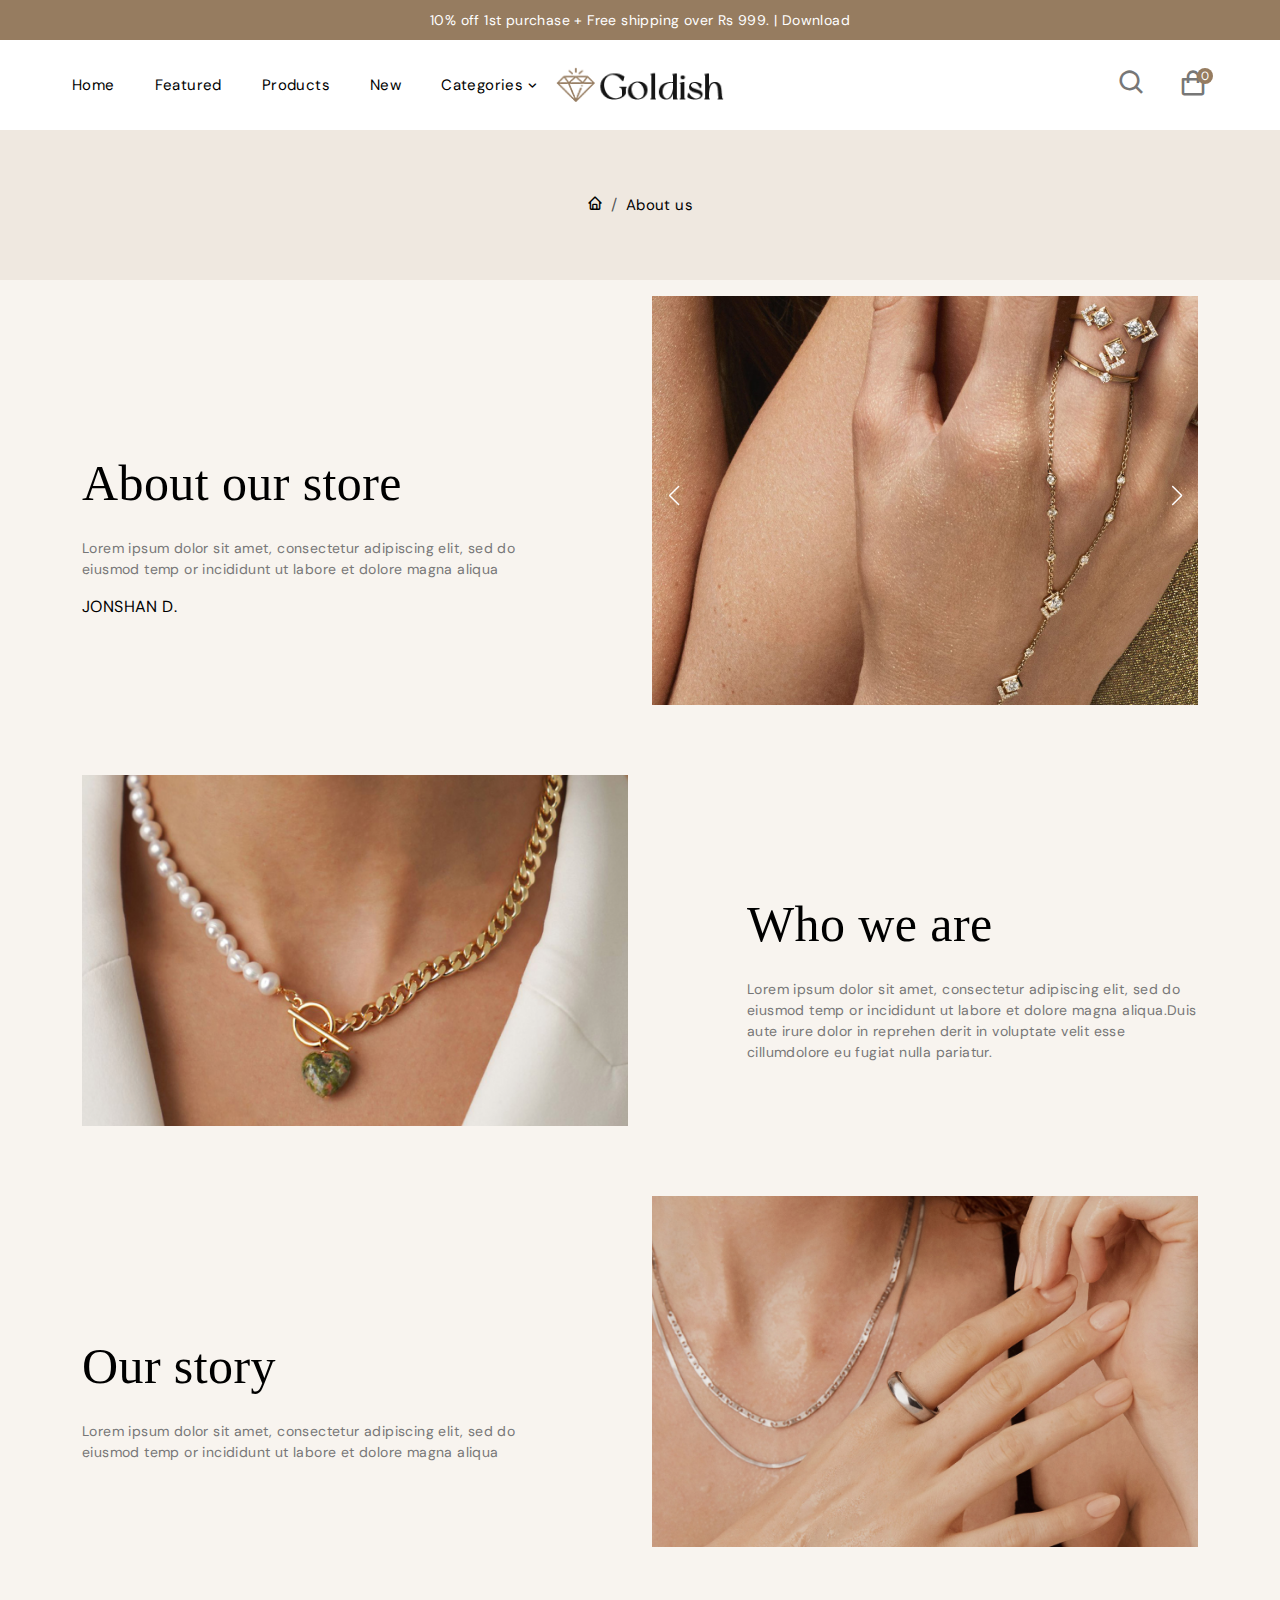
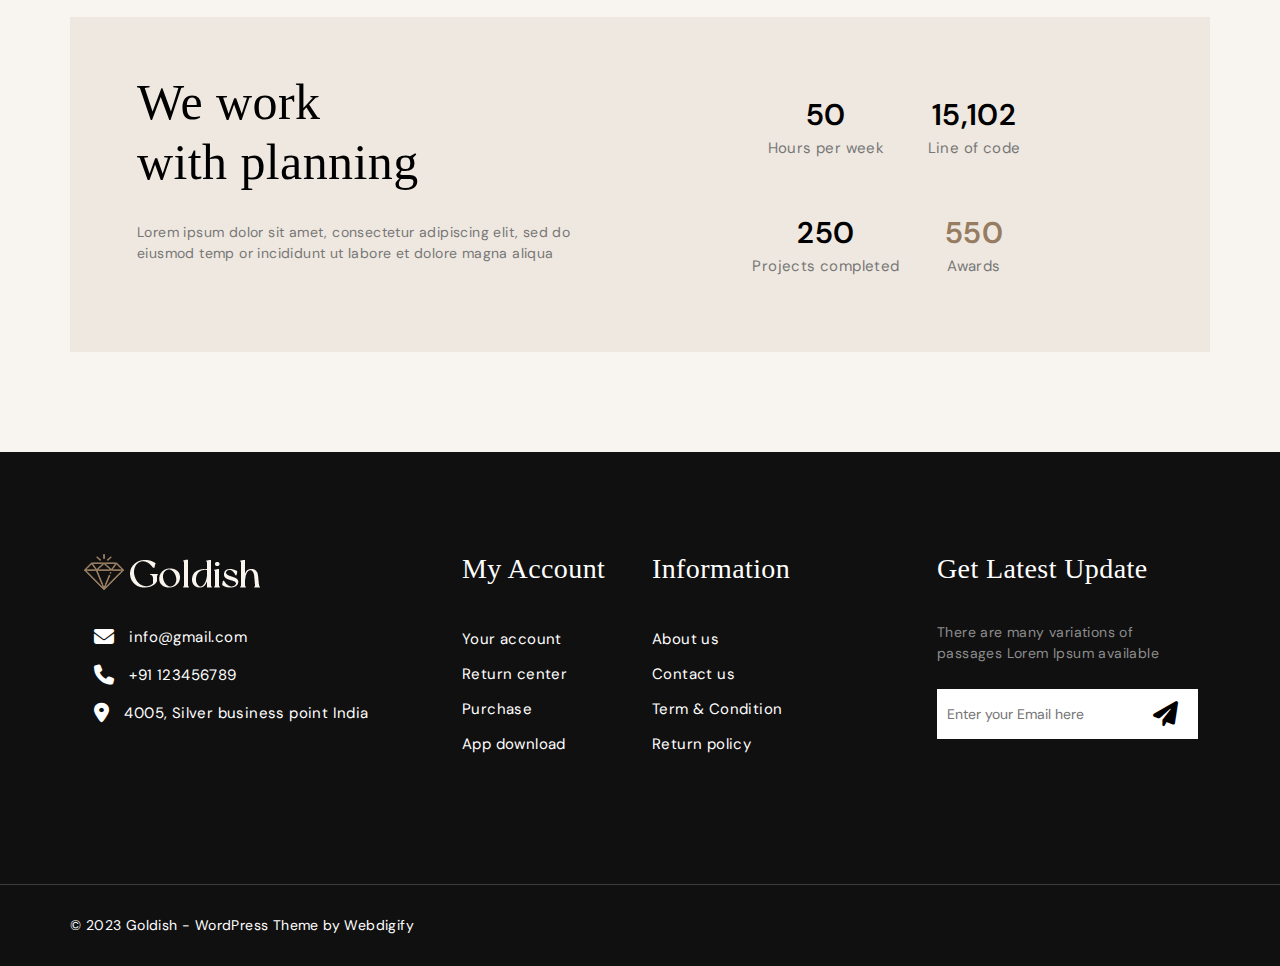
==== about-us.html @ 40f2e9a3 "7/3/2023" ====
<!DOCTYPE html>
<html lang="en">
  <head>
    <meta charset="UTF-8" />
    <meta http-equiv="X-UA-Compatible" content="IE=edge" />
    <meta name="viewport" content="width=device-width, initial-scale=1.0" />
    <link
      href="https://unpkg.com/boxicons@2.1.4/css/boxicons.min.css"
      rel="stylesheet"
    />
    <link rel="stylesheet" href="./css/all.min.css" />
    <link rel="stylesheet" href="./css/bootstrap.css" />
    <link rel="stylesheet" href="./css/swiper-bundle.min.css" />
    <link rel="stylesheet" href="./css/reset.css" />
    <link rel="stylesheet" href="./css/style.css" />
    <title>About Us</title>
  </head>
  <body>
    <!-- HEADER -->
    <header class="header" id="header">
      <div class="container-fluid">
        <div class="header-top">
          <p>10% off 1st purchase + Free shipping over Rs 999. | Download</p>
        </div>

        <div class="row align-items-center header-content">
          <div class="col-5 order-xl-0 order-1">
            <nav class="nav-menu">
              <ul class="nav-list">
                <li class="nav-item">
                  <a href="index.html" class="nav-link">Home </a>
                </li>
                <li class="nav-item">
                  <a href="#featured" class="nav-link">Featured</a>
                </li>
                <li class="nav-item">
                  <a href="#products" class="nav-link">Products</a>
                </li>
                <li class="nav-item">
                  <a href="#new" class="nav-link">New</a>
                </li>
                <li class="nav-item">
                  <a href="#cate" class="nav-link"
                    >Categories
                    <i class="fa fa-angle-down" data-toggle="dropdown"></i>
                  </a>
                  <ul class="dropdown-menu">
                    <li class="nav-item-lv2">
                      <a class="nav-link" href="#">Rings</a>
                    </li>

                    <li class="nav-item-lv2">
                      <a class="nav-link" href="#">Bracelet</a>
                    </li>
                    <li class="nav-item-lv2">
                      <a class="nav-link" href="#">Necklace</a>
                    </li>
                  </ul>
                </li>
              </ul>

              <div class="nav-close" id="nav-close">
                <i class="bx bx-x"></i>
              </div>
            </nav>
          </div>

          <div class="col-2 order-xl-1 order-0">
            <a href="index.html" class="nav-logo">
              <img src="./img/logo.png" alt="" />
            </a>
          </div>
          <div class="col-5 order-xl-2 order-2">
            <div class="nav-btns">
              <!-- Theme change btns -->
              <!-- <i class="bx bx-moon change-theme" id="theme-button"></i> -->

              <div class="nav-search" id="search">
                <i class="bx bx-search"></i>
                <div class="search-box">
                  <input
                    type="text"
                    placeholder="Search products.."
                    class="search-input"
                  />
                  <a href="#" class="search-button">
                    <i class="bx bx-search"></i>
                  </a>
                </div>
              </div>
              <div class="nav-shop" id="cart-shop">
                <i class="bx bx-shopping-bag"></i>
                <div class="cart-items">0</div>
              </div>

              <div class="nav-toggle" id="nav-toggle">
                <i class="bx bx-grid-alt"></i>
              </div>
            </div>
          </div>
        </div>
      </div>
    </header>
    <!-- CART -->
    <div class="cart" id="cart">
      <i class="bx bx-x cart__close" id="cart-close"></i>

      <h2 class="cart__title-center">My Cart</h2>

      <div class="cart__container">
        <article class="cart__card">
          <div class="cart__box">
            <img src="./img/pd-1.png" alt="" class="cart__img" />
          </div>

          <div class="cart__details">
            <h3 class="cart__title">Jazzmaster</h3>
            <span class="cart__price">$1050</span>

            <div class="cart__amount">
              <div class="cart__amount-content">
                <span class="cart__amount-box">
                  <i class="bx bx-minus"></i>
                </span>

                <span class="cart__amount-number">1</span>

                <span class="cart__amount-box">
                  <i class="bx bx-plus"></i>
                </span>
              </div>

              <i class="bx bx-trash-alt cart__amount-trash"></i>
            </div>
          </div>
        </article>

        <article class="cart__card">
          <div class="cart__box">
            <img src="./img/pd-2.png" alt="" class="cart__img" />
          </div>

          <div class="cart__details">
            <h3 class="cart__title">Rose Gold</h3>
            <span class="cart__price">$850</span>

            <div class="cart__amount">
              <div class="cart__amount-content">
                <span class="cart__amount-box">
                  <i class="bx bx-minus"></i>
                </span>

                <span class="cart__amount-number">1</span>

                <span class="cart__amount-box">
                  <i class="bx bx-plus"></i>
                </span>
              </div>

              <i class="bx bx-trash-alt cart__amount-trash"></i>
            </div>
          </div>
        </article>

        <article class="cart__card">
          <div class="cart__box">
            <img src="./img/pd-3.png" alt="" class="cart__img" />
          </div>

          <div class="cart__details">
            <h3 class="cart__title">Longines Rose</h3>
            <span class="cart__price">$980</span>

            <div class="cart__amount">
              <div class="cart__amount-content">
                <span class="cart__amount-box">
                  <i class="bx bx-minus"></i>
                </span>

                <span class="cart__amount-number">1</span>

                <span class="cart__amount-box">
                  <i class="bx bx-plus"></i>
                </span>
              </div>

              <i class="bx bx-trash-alt cart__amount-trash"></i>
            </div>
          </div>
        </article>
      </div>

      <div class="cart__prices">
        <span class="cart__prices-item">3 items</span>
        <span class="cart__prices-total">$2880</span>
      </div>
    </div>
    <!-- MAIN -->
    <main class="main" id="main">
      <section class="breadcrumb-container" id="breadcrumb">
        <ul class="breadcrumb">
          <li class="breadcrumb-item">
            <a href="index.html">
              <i class="bx bx-home"></i>
            </a>
          </li>

          <li class="breadcrumb-item">
            <a href="#" class="breadcrumb-link selected">About us</a>
          </li>
        </ul>
      </section>

      <section class="about-us">
        <div class="container about-us-container">
          <div class="row about-us-content">
            <div class="col-md-5">
              <div class="about-us-item">
                <h2 class="about-us-title">About our store</h2>
                <p class="about-us-text">
                  Lorem ipsum dolor sit amet, consectetur adipiscing elit, sed
                  do eiusmod temp or incididunt ut labore et dolore magna aliqua
                </p>
                <span class="about-us-author">JONSHAN D.</span>
              </div>
            </div>
            <div class="col-md-1"></div>
            <div class="col-md-6">
              <div class="about-us-image-slider swiper">
                <div class="swiper-wrapper">
                  <div class="swiper-slide">
                    <img
                      src="./img/about-us-slider-1.png"
                      alt=""
                      class="about-us-slider-img"
                    />
                  </div>
                  <div class="swiper-slide">
                    <img
                      src="./img/about-us-slider-2.png"
                      alt=""
                      class="about-us-slider-img"
                    />
                  </div>
                  <div class="swiper-slide">
                    <img
                      src="./img/about-us-slider-3.png"
                      alt=""
                      class="about-us-slider-img"
                    />
                  </div>
                </div>
                <div class="swiper-button-next"></div>
                <div class="swiper-button-prev"></div>
              </div>
            </div>
            <!-- ====== -->
            <div class="col-md-6">
              <div class="about-us-img">
                <img src="./img/about-us-1.png" alt="" />
              </div>
            </div>
            <div class="col-md-1"></div>
            <div class="col-md-5">
              <div class="about-us-item">
                <h2 class="about-us-title">Who we are</h2>
                <p class="about-us-text">
                  Lorem ipsum dolor sit amet, consectetur adipiscing elit, sed
                  do eiusmod temp or incididunt ut labore et dolore magna
                  aliqua.Duis aute irure dolor in reprehen derit in voluptate
                  velit esse cillumdolore eu fugiat nulla pariatur.
                </p>
              </div>
            </div>
            <!-- ====== -->
            <div class="col-md-5">
              <div class="about-us-item">
                <h2 class="about-us-title">Our story</h2>
                <p class="about-us-text">
                  Lorem ipsum dolor sit amet, consectetur adipiscing elit, sed
                  do eiusmod temp or incididunt ut labore et dolore magna aliqua
                </p>
              </div>
            </div>
            <div class="col-md-1"></div>
            <div class="col-md-6">
              <div class="about-us-img">
                <img src="./img/about-us-2.png" alt="" />
              </div>
            </div>
          </div>
        </div>
      </section>

      <section class="achievement">
        <div class="container achievement-container">
          <div class="row achievement-content">
            <div class="col-md-6">
              <div class="achievement-desc">
                <h2 class="achievement-title">
                  We work <br />
                  with planning
                </h2>

                <p class="achievement-text">
                  Lorem ipsum dolor sit amet, consectetur adipiscing elit, sed
                  do eiusmod temp or incididunt ut labore et dolore magna aliqua
                </p>
              </div>
            </div>

            <div class="col-md-6">
              <div class="achievement-data">
                <div class="achievement-data-item">
                  <div class="achievement-data-number">50</div>
                  <div class="achievement-data-name">Hours per week</div>
                </div>
                <div class="achievement-data-item">
                  <div class="achievement-data-number">15,102</div>
                  <div class="achievement-data-name">Line of code</div>
                </div>
                <div class="achievement-data-item">
                  <div class="achievement-data-number">250</div>
                  <div class="achievement-data-name">Projects completed</div>
                </div>
                <div class="achievement-data-item">
                  <div class="achievement-data-number gold">550</div>
                  <div class="achievement-data-name">Awards</div>
                </div>
              </div>
            </div>
          </div>
        </div>
      </section>
    </main>

    <!-- FOOTER -->
    <footer class="footer" id="footer">
      <div class="container footer-container">
        <div class="row footer-content">
          <div class="col-lg-4">
            <div class="footer-item">
              <div class="footer-logo">
                <img src="./img/logo-invert.png" alt="" class="footer-img" />
              </div>
              <div class="footer-contact">
                <div class="row mb-5">
                  <div class="d-flex align-items-center mb-2">
                    <a href="#" class="contact-icon">
                      <i class="fa-solid fa-envelope"></i>
                    </a>
                    <div>
                      <!-- <h4>Email</h4> -->
                      <span>info@gmail.com</span>
                    </div>
                  </div>
                  <div class="d-flex align-items-center mb-2">
                    <a href="#" class="contact-icon">
                      <i class="fa-solid fa-phone"></i>
                    </a>
                    <div>
                      <!-- <h4>Call Us</h4> -->
                      <span>+91 123456789</span>
                    </div>
                  </div>
                  <div class="d-flex align-items-center mb-2">
                    <a href="#" class="contact-icon">
                      <i class="fa-solid fa-location-dot"></i>
                    </a>
                    <div>
                      <!-- <h4>Address</h4> -->
                      <span>4005, Silver business point India</span>
                    </div>
                  </div>
                </div>
              </div>
            </div>
          </div>

          <div class="col-lg-2">
            <div class="footer-item">
              <div class="footer-title">
                <h4>My Account</h4>
                <button class="accordion-btn">
                  <i class="fa-solid fa-chevron-down"></i>
                </button>
              </div>
              <div class="footer-menu">
                <ul class="footer-list">
                  <li>
                    <a href="" class="footer-link"> Your account</a>
                  </li>
                  <li>
                    <a href="" class="footer-link">Return center</a>
                  </li>
                  <li>
                    <a href="" class="footer-link">Purchase</a>
                  </li>
                  <li>
                    <a href="" class="footer-link">App download</a>
                  </li>
                </ul>
              </div>
            </div>
          </div>

          <div class="col-lg-3">
            <div class="footer-item">
              <div class="footer-title">
                <h4>Information</h4>
                <button class="accordion-btn">
                  <i class="fa-solid fa-chevron-down"></i>
                </button>
              </div>
              <div class="footer-menu">
                <ul class="footer-list">
                  <li>
                    <a href="" class="footer-link"> About us</a>
                  </li>
                  <li>
                    <a href="" class="footer-link">Contact us</a>
                  </li>
                  <li>
                    <a href="" class="footer-link">Term & Condition</a>
                  </li>
                  <li>
                    <a href="" class="footer-link">Return policy</a>
                  </li>
                </ul>
              </div>
            </div>
          </div>

          <div class="col-lg-3">
            <div class="footer-item">
              <div class="footer-title">
                <h4>Get Latest Update</h4>
              </div>

              <p class="footer-text">
                There are many variations of passages Lorem Ipsum available
              </p>
              <div class="row align-items-center">
                <div class="col-10 p-0">
                  <input
                    type="text"
                    placeholder="Enter your Email here"
                    class="footer-input"
                  />
                </div>
                <div class="col-2 p-0">
                  <a href="" class="footer-button">
                    <i class="fa-solid fa-paper-plane"></i>
                  </a>
                </div>
              </div>
            </div>
          </div>
        </div>
      </div>
      <div class="container-fluid footer-bottom">
        <div class="container">
          <p class="footer-copyright">
            © 2023 Goldish - WordPress Theme by Webdigify
          </p>
        </div>
      </div>
    </footer>
    <!-- SCROLL UP -->
    <a href="#" class="scrollup" id="scroll-up">
      <i class="bx bx-up-arrow-alt scrollup__icon"></i>
    </a>

    <!--=============== JQUERY JS ===============-->
    <script src="./js/jquery-3.6.1.min.js"></script>
    <!--=============== BOOTSTRAP JS ===============-->
    <script src="./js/bootstrap.bundle.js"></script>
    <!--=============== SWIPER JS ===============-->
    <script src="./js/swiper-bundle.min.js"></script>

    <!--=============== MAIN JS ===============-->
    <script src="./js/main.js"></script>

    <script>
      let swiper = new Swiper(".about-us-image-slider", {
        slidesPerView: 1,

        navigation: {
          nextEl: ".swiper-button-next",
          prevEl: ".swiper-button-prev",
        },
        loop: true,
        spaceBetween: 24,
      });
    </script>
  </body>
</html>
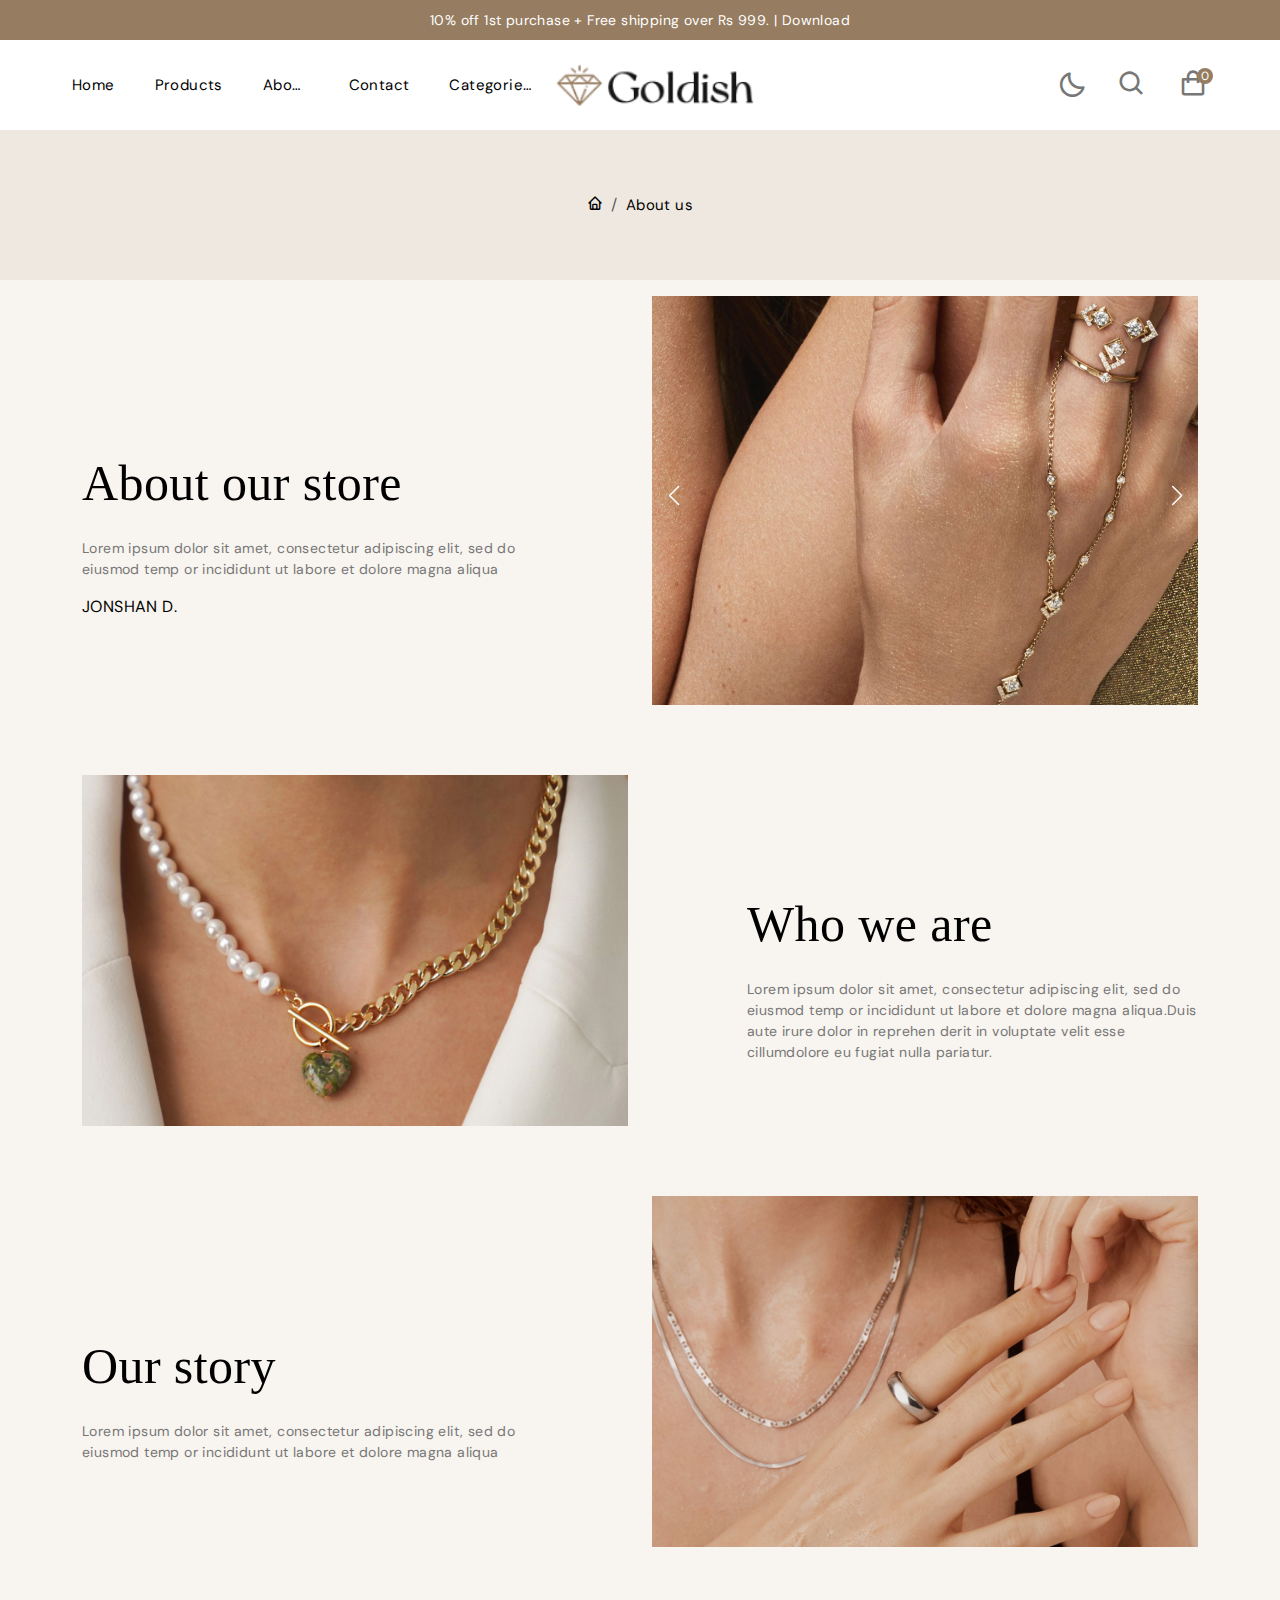
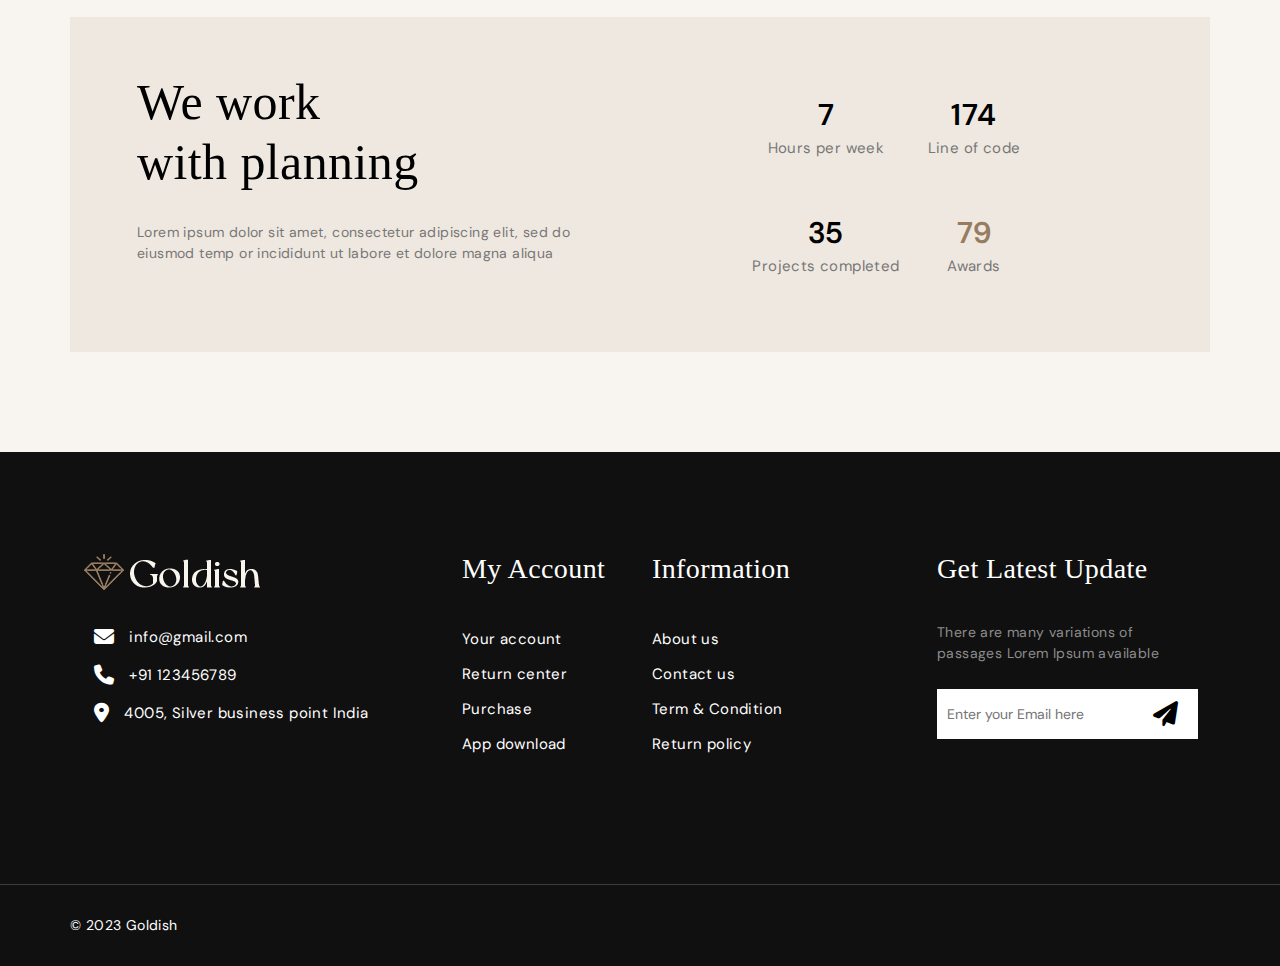
==== commit 4739a409: "last commit" ====
--- a/about-us.html
+++ b/about-us.html
@@ -4,6 +4,8 @@
     <meta charset="UTF-8" />
     <meta http-equiv="X-UA-Compatible" content="IE=edge" />
     <meta name="viewport" content="width=device-width, initial-scale=1.0" />
+    <link rel="shortcut icon" href="./img/logo-thumb.png" type="image/x-icon" />
+
     <link
       href="https://unpkg.com/boxicons@2.1.4/css/boxicons.min.css"
       rel="stylesheet"
@@ -24,23 +26,23 @@
         </div>
 
         <div class="row align-items-center header-content">
-          <div class="col-5 order-xl-0 order-1">
+          <div class="col-xl-5 col-8 order-xl-0 order-1">
             <nav class="nav-menu">
               <ul class="nav-list">
                 <li class="nav-item">
                   <a href="index.html" class="nav-link">Home </a>
                 </li>
                 <li class="nav-item">
-                  <a href="#featured" class="nav-link">Featured</a>
+                  <a href="product-ring.html" class="nav-link">Products</a>
                 </li>
                 <li class="nav-item">
-                  <a href="#products" class="nav-link">Products</a>
+                  <a href="about-us.html" class="nav-link">About Us</a>
                 </li>
                 <li class="nav-item">
-                  <a href="#new" class="nav-link">New</a>
+                  <a href="contact.html" class="nav-link">Contact</a>
                 </li>
                 <li class="nav-item">
-                  <a href="#cate" class="nav-link"
+                  <a href="category.html" class="nav-link"
                     >Categories
                     <i class="fa fa-angle-down" data-toggle="dropdown"></i>
                   </a>
@@ -67,13 +69,13 @@
 
           <div class="col-2 order-xl-1 order-0">
             <a href="index.html" class="nav-logo">
-              <img src="./img/logo.png" alt="" />
+              <!-- <img src="./img/logo.png" alt="" /> -->
             </a>
           </div>
-          <div class="col-5 order-xl-2 order-2">
+          <div class="col-xl-5 col-2 order-xl-2 order-2">
             <div class="nav-btns">
               <!-- Theme change btns -->
-              <!-- <i class="bx bx-moon change-theme" id="theme-button"></i> -->
+              <i class="bx bx-moon change-theme" id="theme-button"></i>
 
               <div class="nav-search" id="search">
                 <i class="bx bx-search"></i>
@@ -108,91 +110,14 @@
       <h2 class="cart__title-center">My Cart</h2>
 
       <div class="cart__container">
-        <article class="cart__card">
-          <div class="cart__box">
-            <img src="./img/pd-1.png" alt="" class="cart__img" />
-          </div>
-
-          <div class="cart__details">
-            <h3 class="cart__title">Jazzmaster</h3>
-            <span class="cart__price">$1050</span>
-
-            <div class="cart__amount">
-              <div class="cart__amount-content">
-                <span class="cart__amount-box">
-                  <i class="bx bx-minus"></i>
-                </span>
-
-                <span class="cart__amount-number">1</span>
-
-                <span class="cart__amount-box">
-                  <i class="bx bx-plus"></i>
-                </span>
-              </div>
-
-              <i class="bx bx-trash-alt cart__amount-trash"></i>
-            </div>
-          </div>
-        </article>
-
-        <article class="cart__card">
-          <div class="cart__box">
-            <img src="./img/pd-2.png" alt="" class="cart__img" />
-          </div>
-
-          <div class="cart__details">
-            <h3 class="cart__title">Rose Gold</h3>
-            <span class="cart__price">$850</span>
-
-            <div class="cart__amount">
-              <div class="cart__amount-content">
-                <span class="cart__amount-box">
-                  <i class="bx bx-minus"></i>
-                </span>
-
-                <span class="cart__amount-number">1</span>
-
-                <span class="cart__amount-box">
-                  <i class="bx bx-plus"></i>
-                </span>
-              </div>
-
-              <i class="bx bx-trash-alt cart__amount-trash"></i>
-            </div>
-          </div>
-        </article>
-
-        <article class="cart__card">
-          <div class="cart__box">
-            <img src="./img/pd-3.png" alt="" class="cart__img" />
-          </div>
-
-          <div class="cart__details">
-            <h3 class="cart__title">Longines Rose</h3>
-            <span class="cart__price">$980</span>
-
-            <div class="cart__amount">
-              <div class="cart__amount-content">
-                <span class="cart__amount-box">
-                  <i class="bx bx-minus"></i>
-                </span>
-
-                <span class="cart__amount-number">1</span>
-
-                <span class="cart__amount-box">
-                  <i class="bx bx-plus"></i>
-                </span>
-              </div>
-
-              <i class="bx bx-trash-alt cart__amount-trash"></i>
-            </div>
-          </div>
-        </article>
+        <!-- cart card -->
       </div>
 
       <div class="cart__prices">
-        <span class="cart__prices-item">3 items</span>
-        <span class="cart__prices-total">$2880</span>
+        <span class="cart__prices-item">Total</span>
+        <span class="cart__prices-total"
+          >$ <span class="cart-total"></span>
+        </span>
       </div>
     </div>
     <!-- MAIN -->
@@ -312,19 +237,23 @@
             <div class="col-md-6">
               <div class="achievement-data">
                 <div class="achievement-data-item">
-                  <div class="achievement-data-number">50</div>
+                  <div class="achievement-data-number" data-val="50">00</div>
                   <div class="achievement-data-name">Hours per week</div>
                 </div>
                 <div class="achievement-data-item">
-                  <div class="achievement-data-number">15,102</div>
+                  <div class="achievement-data-number" data-val="1010">
+                    0000
+                  </div>
                   <div class="achievement-data-name">Line of code</div>
                 </div>
                 <div class="achievement-data-item">
-                  <div class="achievement-data-number">250</div>
+                  <div class="achievement-data-number" data-val="250">000</div>
                   <div class="achievement-data-name">Projects completed</div>
                 </div>
                 <div class="achievement-data-item">
-                  <div class="achievement-data-number gold">550</div>
+                  <div class="achievement-data-number gold" data-val="550">
+                    000
+                  </div>
                   <div class="achievement-data-name">Awards</div>
                 </div>
               </div>
@@ -332,6 +261,8 @@
           </div>
         </div>
       </section>
+
+      <section class="team-member"></section>
     </main>
 
     <!-- FOOTER -->
@@ -460,9 +391,7 @@
       </div>
       <div class="container-fluid footer-bottom">
         <div class="container">
-          <p class="footer-copyright">
-            © 2023 Goldish - WordPress Theme by Webdigify
-          </p>
+          <p class="footer-copyright">© 2023 Goldish</p>
         </div>
       </div>
     </footer>
--- a/css/style.css
+++ b/css/style.css
@@ -13,6 +13,7 @@
   --container-color: #efe8e0;
   --container-color-alt: #fff;
   --border-color: #e5e5e5;
+  --header-color: #fff;
 
   /*========== Font and typography ==========*/
   /*.5rem = 8px | 1rem = 16px ...*/
@@ -67,6 +68,25 @@
   font-family: "DidotLTW01-Roman";
   font-weight: var(--font-normal);
 }
+/*========== Variables Dark theme ==========*/
+body.dark-theme {
+  --first-color: #b89877;
+  --title-color: hsl(0, 0%, 95%);
+  --text-color: hsl(0, 0%, 75%);
+  --body-color: hsl(0, 0%, 12%);
+  --container-color: hsl(0, 1%, 46%);
+  --header-color: hsl(0, 0%, 12%);
+}
+.dark-theme .contact-submit {
+  color: #fff;
+  border-color: #fff;
+}
+
+/* CHANGE THEME */
+.change-theme {
+  line-height: 45px;
+  cursor: pointer;
+}
 /* REUSED CLASSES */
 body {
   position: relative;
@@ -123,7 +143,7 @@
 }
 .header-content {
   padding: 0 60px;
-  background-color: var(--container-color-alt);
+  background-color: var(--header-color);
 }
 /* NAVBAR */
 nav .nav-item {
@@ -149,7 +169,13 @@
   justify-content: center;
   width: 100%;
 }
-
+.header .nav-link {
+  -webkit-line-clamp: 1;
+  -webkit-box-orient: vertical;
+  text-overflow: ellipsis;
+  overflow: hidden;
+  display: -webkit-box;
+}
 .nav-link i {
   font-size: 10px;
   padding: 0px 5px;
@@ -166,12 +192,20 @@
   font-size: 30px;
   justify-content: flex-end;
 }
+
 .nav-logo {
-  width: 100%;
+  width: 200px;
   height: 90px;
   display: flex;
   align-items: center;
   justify-content: center;
+  background-image: url("../img/logo.png");
+  background-position: center;
+  background-repeat: no-repeat;
+  background-size: contain;
+}
+.nav-logo-invert {
+  background-image: url("../img/logo-invert.png");
 }
 nav .nav-item:hover > .dropdown-menu {
   margin-top: 0;
@@ -196,10 +230,15 @@
   display: block;
   transition: 0.3s;
   opacity: 0;
+  background-color: var(--container-color);
 }
 
 .nav-search {
   position: relative;
+  height: fit-content;
+}
+.nav-search i {
+  line-height: 45px;
 }
 .nav-search:hover .search-box {
   opacity: 1;
@@ -231,6 +270,7 @@
 }
 .nav-shop {
   position: relative;
+  cursor: pointer;
 }
 
 .cart-items {
@@ -303,7 +343,7 @@
   background-color: var(--container-color);
   padding: 0.75rem 1.25rem;
   border: 1px solid var(--border-color);
-  height: 100%;
+  height: fit-content;
 }
 
 .cart__img {
@@ -341,7 +381,6 @@
   padding: 0.25rem;
   background-color: var(--container-color);
   border: 1px solid var(--border-color);
-  cursor: pointer;
 }
 
 .cart__amount-trash {
@@ -434,7 +473,7 @@
 .button:hover {
   background-color: var(--first-color);
   transition: 0.3s;
-  border: none;
+  border-color: var(--first-color);
 }
 
 /* SERVICE */
@@ -560,6 +599,13 @@
   justify-content: center;
   background-color: var(--container-color);
   transition: 0.3s;
+  color: var(--title-color);
+}
+.bag-btn::before {
+  content: "\f07a";
+  font-family: "Font Awesome 6 Free";
+  font-weight: 900;
+  font-size: 16px;
 }
 .pd-hover-btn:hover {
   background-color: var(--first-color);
@@ -590,6 +636,7 @@
   margin: 10px 0;
   transition: 0.3s;
   text-align: center;
+  font-family: Cormorant;
 }
 
 .pd-title:hover {
@@ -601,10 +648,10 @@
   font-weight: var(--font-medium);
   margin-bottom: 20px;
 }
-.sale-price {
+#sale {
   color: red;
 }
-.old-price {
+#sale span {
   font-size: 14px;
   line-height: 24px;
   color: var(--text-color);
@@ -630,7 +677,8 @@
   text-transform: uppercase;
 }
 .nav-pills .nav-link:hover {
-  background-color: #fff;
+  background-color: var(--first-color);
+  color: #fff;
 }
 .nav-pills .nav-link.active {
   background-color: var(--first-color);
@@ -714,7 +762,7 @@
 }
 .testimonial-item {
   padding: 55px 40px;
-  background-color: var(--container-color-alt);
+  background-color: var(--container-color);
 }
 
 .testimonial-content {
@@ -837,7 +885,7 @@
   font-size: 20px;
 }
 
-.contact-icon {
+.footer-contact .contact-icon {
   font-size: 20px;
   padding-right: 15px;
 }
@@ -976,6 +1024,11 @@
 .pd-swiper .swiper-button-prev::after {
   font-size: 12px;
 }
+
+.pd-swiper .swiper-slide-thumb-active {
+  border: 2px solid var(--first-color);
+}
+
 .pd-details-content {
   display: flex;
   flex-direction: column;
@@ -1030,6 +1083,11 @@
 .pd-details-option-color-container li {
   border: 2px solid transparent;
   border-radius: 2px;
+  transition: 0.3s;
+}
+
+.pd-details-option-color-container li:hover {
+  border-color: #ccc;
 }
 .pd-details-option-color-container {
   align-items: center;
@@ -1051,13 +1109,15 @@
   border-color: #000 !important;
 }
 
-.pd-details-option-size input {
+.pd-details-option-size input,
+.comment-form-checkbox input {
   position: absolute;
   opacity: 0;
   cursor: pointer;
   height: 0;
   width: 0;
 }
+.comment-form-checkbox,
 .pd-details-option-size {
   display: block;
   position: relative;
@@ -1069,6 +1129,7 @@
   margin-right: 32px;
 }
 
+.comment-form-checkbox .checkmark::after,
 .pd-details-option-size .checkmark::after {
   content: "";
   position: absolute;
@@ -1084,7 +1145,7 @@
   transform: rotate(45deg);
 }
 
-.pd-details-option-size .checkmark {
+.checkmark {
   position: absolute;
   top: 5px;
   left: 0;
@@ -1094,11 +1155,11 @@
   border: 1px solid #252525;
   border-radius: 2px;
 }
-.pd-details-option-size input:checked ~ .checkmark {
+input:checked ~ .checkmark {
   background-color: transparent;
 }
 
-.pd-details-option-size input:checked ~ .checkmark::after {
+input:checked ~ .checkmark::after {
   display: block;
 }
 
@@ -1113,6 +1174,7 @@
 }
 .black-btn:hover {
   color: #fff;
+  border-color: transparent;
 }
 
 .quantity-counter {
@@ -1144,7 +1206,7 @@
 
 .pd-details-info span {
   font-size: var(--small-font-size);
-  color: #000;
+  color: var(--title-color);
   font-weight: var(--font-bold);
 }
 
@@ -1182,7 +1244,7 @@
   font-size: var(--smaller-font-size);
   line-height: 26px;
 }
-.pd-desc p {
+#desc-content p {
   margin: 15px 0;
 }
 
@@ -1219,6 +1281,164 @@
   border: 1px solid #d2d1d1;
 }
 
+.pd-details-info-container {
+  display: grid;
+  grid-template-columns: 150px 1fr;
+  gap: 3px;
+}
+
+.pd-details-info-title {
+  padding: 10px 20px;
+  font-size: 17px;
+  display: flex;
+  justify-content: center;
+  align-items: center;
+  border: 1px solid #d2d1d1;
+}
+.pd-details-info-text {
+  padding: 10px 20px;
+  font-style: italic;
+  border: 1px solid #d2d1d1;
+}
+
+/* review */
+.pd-details-review-title {
+  font-size: 22px;
+  margin-bottom: 15px;
+}
+
+.pd-details-review-comment {
+  display: flex;
+  gap: 20px;
+  margin-bottom: 20px;
+}
+.comment-content {
+  padding: 15px;
+  border: 1px solid #d2d1d1;
+  width: 100%;
+}
+.comment-avatar img {
+  width: 50px;
+  height: 50px;
+  border-radius: 50%;
+  margin-top: 10px;
+}
+.required {
+  color: crimson;
+}
+
+.comment-name {
+  font-weight: 500;
+  color: var(--title-color);
+  margin-bottom: 15px;
+}
+
+.comment-name span {
+  font-weight: 400;
+}
+.comment-form {
+  display: flex;
+  flex-direction: column;
+  gap: 15px;
+}
+.comment-note {
+  font-size: 12px;
+  font-style: italic;
+}
+
+/* .comment-rating {
+  display: flex;
+  color: #fec42d;
+  gap: 7px;
+  cursor: pointer;
+}
+
+
+.comment-rating li:hover a::before {
+  font-weight: 900;
+}
+
+.comment-rating a::before {
+  display: block;
+  position: absolute;
+  top: 0;
+  left: 0;
+  width: 1em;
+  height: 1em;
+  line-height: 1;
+  content: "\f005";
+  text-indent: 0;
+  font-family: "Font Awesome 6 Free";
+}
+.comment-rating a {
+  position: relative;
+  height: 1em;
+  width: 1em;
+  text-indent: -999em;
+  display: inline-block;
+  text-decoration: none;
+  color: #ffc30e;
+  transition: 0.3s;
+}a
+.comment-rating i {
+  font-size: 12px;
+} */
+
+.comment-rating {
+  display: flex;
+  position: relative;
+  margin: 10px 0;
+  flex-direction: row-reverse;
+  justify-content: start;
+}
+
+.comment-rating input {
+  position: relative;
+  width: 15px;
+  height: 15px;
+  display: flex;
+  align-items: center;
+  justify-content: center;
+  cursor: pointer;
+  -webkit-appearance: none;
+  appearance: none;
+}
+
+.comment-rating input::before {
+  font-family: "Font Awesome 6 Free";
+  content: "\f005";
+  position: absolute;
+  font-weight: 900;
+  font-size: 10px;
+  color: #e5e5e5;
+  transition: 0.3s;
+}
+.comment-rating input:checked ~ input::before,
+.comment-rating input:checked::before,
+.comment-rating input:hover ~ input::before,
+.comment-rating input:hover::before {
+  color: #fec42d;
+  transition: 0.3s;
+}
+
+.comment-form-comment textarea {
+  width: 100%;
+  border: 1px solid #e5e5e5;
+  outline: none;
+  padding-left: 10px;
+  padding-top: 10px;
+}
+.comment-form-author input,
+.comment-form-email input {
+  border: 1px solid #e5e5e5;
+  line-height: 40px;
+  padding-left: 10px;
+}
+
+.comment-form-checkbox {
+  font-size: 12px;
+}
+
 /*=============== CATEGORIES ===============*/
 .category-container {
   margin-top: 100px;
@@ -1229,13 +1449,19 @@
   grid-template-columns: repeat(1, 1fr);
   row-gap: 30px;
 }
+.sidebar-close-btn {
+  background-color: transparent;
+  position: absolute;
+  top: 10px;
+  right: 10px;
+  opacity: 0;
+}
 
 .cate-sidebar-item {
   display: flex;
   flex-direction: column;
   background-color: var(--container-color-alt);
   padding: 5px;
-  gap: 20px;
 }
 
 .cate-sidebar-item-title {
@@ -1249,18 +1475,151 @@
   display: flex;
   flex-direction: column;
   gap: 5px;
-  padding-left: 7px;
-  margin-bottom: 20px;
 }
 
 .cate-sidebar-item-link {
-  font-size: var(--smaller-font-size);
+  text-transform: capitalize;
+  background-color: transparent;
+  font-size: var(--smaller-font-size);
+  color: var(--text-color);
   transition: 0.3s;
 }
 
 .cate-sidebar-item-link:hover {
   color: var(--first-color);
   text-decoration: underline;
+}
+
+.cate-sidebar-item-data {
+  margin-top: 20px;
+  margin-bottom: 20px;
+  padding-left: 7px;
+}
+.sidebar-pd {
+  overflow-y: scroll !important;
+}
+.sidebar-pd-list {
+  gap: 12px;
+  height: 350px;
+}
+
+.sidebar-pd-item {
+  display: flex;
+  gap: 10px;
+  height: fit-content !important;
+}
+
+.sidebar-pd-item img {
+  width: 80px;
+  height: 80px;
+}
+
+.sidebar-pd-item h4 {
+  font-size: 18px;
+  text-overflow: ellipsis;
+  -webkit-line-clamp: 1;
+  display: -webkit-box;
+  -webkit-box-orient: vertical;
+  overflow: hidden;
+}
+
+.sidebar-pd-item p {
+  font-weight: var(--font-bold);
+  font-size: var(--smaller-font-size);
+  color: var(--title-color);
+  margin-top: 20px;
+}
+.cate-sidebar-banner {
+  display: flex;
+  flex-direction: column;
+  gap: 15px;
+  align-items: center;
+  background-color: var(--first-color);
+  padding-bottom: 20px;
+  margin-bottom: 50px;
+  text-align: center;
+}
+.cate-sidebar-banner img {
+  width: 100%;
+  opacity: 0;
+  transition: 0.3s;
+  animation: sidebar-banner-img 10s linear infinite;
+}
+
+.cate-sidebar-banner p {
+  text-transform: uppercase;
+  color: #fff;
+  font-size: var(--smaller-font-size);
+  opacity: 0;
+  transition: 0.3s;
+  animation: sidebar-banner-p 10s linear infinite;
+}
+
+.cate-sidebar-banner h4 {
+  color: #fff;
+  font-size: 24px;
+  opacity: 0;
+  transition: 0.3s;
+  animation: sidebar-banner-title 10s linear infinite;
+}
+/* CATEGORIES PRODUCT */
+.cat-pd-container {
+  margin-bottom: 100px;
+}
+.cat-pd-container .pd-title {
+  font-size: 20px;
+}
+.cat-pd-container .nav-pills {
+  justify-content: start;
+  margin-left: 24px;
+}
+.cat-pd-container .nav-link {
+  width: 50px;
+  height: 50px;
+  text-align: center;
+  line-height: 50px;
+}
+.cat-pd-container .nav-link i {
+  font-size: 20px;
+}
+#grid-view-tab {
+  transform: rotate(90deg);
+}
+.list-view-pd-item {
+  margin-bottom: 20px;
+}
+.list-view-pd-item:hover .pd-hover {
+  opacity: 1;
+  transition: 0.5s;
+}
+.list-view-pd-item .pd-hover {
+  padding: 12px;
+  padding-top: 0;
+}
+.list-view-pd-item .pd-hover-btns {
+  bottom: 22px;
+}
+
+.list-view-pd-item .pd-title {
+  text-align: left;
+  font-size: 24px;
+}
+
+.list-view-pd-item .pd-item-rating {
+  position: relative;
+  bottom: initial;
+  justify-content: start;
+}
+
+.list-view-pd-item .pd-item-rating i {
+  font-size: var(--smaller-font-size);
+}
+.list-view-pd-item .pd-price {
+  margin-top: 10px;
+  margin-bottom: 10px;
+}
+.list-view-pd-item .pd-text {
+  font-size: var(--small-font-size);
 }
 
 /*=============== ABOUT US ===============*/
@@ -1350,6 +1709,106 @@
 }
 .gold {
   color: #967c60;
+}
+
+/*=============== CONTACT ===============*/
+.contact-container {
+  padding-bottom: 100px;
+  padding-top: 100px;
+}
+.contact-title {
+  font-size: 35px;
+  text-align: center;
+  margin-bottom: 30px;
+}
+.contact-subtitle {
+  font-size: 14px;
+  text-align: center;
+  margin-bottom: 50px;
+}
+.contact-content {
+  border: 1px solid #e5e5e5;
+}
+.contact-left,
+.contact-right {
+  padding: 30px;
+}
+.contact-left {
+  border-right: 1px solid #e5e5e5;
+}
+.contact-left-content {
+  display: flex;
+  flex-direction: column;
+  justify-content: center;
+  align-items: center;
+  height: 100%;
+}
+.contact-item {
+  display: flex;
+  width: 100%;
+  padding-bottom: 30px;
+  margin: 0 50px 20px 50px;
+  align-items: center;
+  border-bottom: 1px solid #e5e5e5;
+}
+.contact-item .contact-icon {
+  font-size: 40px;
+  padding-right: 25px;
+  width: 60px;
+  height: 60px;
+  color: #aaa;
+}
+.contact-item h4 {
+  font-size: 20px;
+  margin-bottom: 10px;
+}
+.contact-item span {
+  font-size: 14px;
+}
+.contact-item:last-child {
+  border: none;
+}
+
+.contact-form {
+  display: flex;
+  flex-direction: column;
+  justify-content: center;
+  gap: 20px;
+}
+.contact-form-item {
+  width: 100%;
+}
+
+.contact-form p {
+  font-size: var(--smaller-font-size);
+  margin-bottom: 5px;
+}
+
+.contact-form input {
+  width: 100%;
+  height: 40px;
+  padding: 7px;
+  border: 1px solid #e5e5e5;
+}
+
+.contact-form textarea {
+  border: 1px solid #e5e5e5;
+  outline: none;
+  width: 100%;
+}
+
+/*=============== MAP ===============*/
+.responsive-map {
+  overflow: hidden;
+  position: relative;
+  height: 600px;
+}
+.responsive-map iframe {
+  left: 0;
+  top: 0;
+  height: 600px;
+  width: 100%;
+  position: absolute;
 }
 /*=============== SCROLL UP ===============*/
 .scrollup {
@@ -1382,9 +1841,37 @@
 .show-scrollup {
   opacity: 0.8;
 }
+/*=============== STICKY SIDEBAR ===============*/
+.sidebar-btn {
+  position: fixed;
+  left: 0rem;
+  top: 10rem;
+  background-color: var(--first-color);
+  box-shadow: 0 4px 12px hsla(0, 0%, 20%, 0.1);
+  display: inline-flex;
+  padding: 0.5rem;
+  z-index: var(--z-tooltip);
+  opacity: 0;
+  transition: 0.4s;
+}
+.sidebar-btn i {
+  color: #fff;
+  font-size: 1.25rem;
+}
+
+.sidebar-btn:hover {
+  background-color: #e2d2b1;
+}
+
+.sidebar-btn:hover i {
+  color: var(--first-color);
+}
+.show-sidebar {
+  left: 0 !important;
+}
 /*=============== SCROLL BAR ===============*/
 ::-webkit-scrollbar {
-  width: 0.6rem;
+  width: 0.3rem;
   background-color: hsl(0, 0%, 74%);
   height: 0.3rem;
 }
@@ -1400,7 +1887,7 @@
 @media screen and (max-width: 1400px) {
 }
 @media screen and (max-width: 1200px) {
-  .nav-logo img {
+  .nav-logo {
     width: 150px;
   }
   .caption-title {
@@ -1488,6 +1975,28 @@
   }
   .achievement-data {
     padding: 0;
+  }
+
+  .cate-sidebar {
+    position: fixed;
+    top: 130px;
+    z-index: 100;
+    background-color: #fff;
+    width: 300px;
+    box-shadow: 2px 0 8px hsla(0, 0%, 15%, 0.1);
+    padding-top: 40px;
+    left: -100%;
+    overflow: auto;
+    height: 600px;
+    transition: 0.4s;
+  }
+
+  .sidebar-close-btn {
+    opacity: 1;
+  }
+
+  .sidebar-btn {
+    opacity: 1;
   }
 }
 @media screen and (max-width: 768px) {
@@ -1539,6 +2048,7 @@
   .nav-btns {
     font-size: 25px;
     gap: 15px;
+    cursor: pointer;
   }
   .nav-logo {
     justify-content: start;
@@ -1575,6 +2085,9 @@
     display: flex;
     justify-content: center;
   }
+  .contact-item:last-child {
+    border-bottom: 1px solid #e5e5e5;
+  }
 }
 @media screen and (max-width: 576px) {
   .section-title h1 {
@@ -1635,3 +2148,47 @@
     padding: 50px;
   }
 }
+
+@keyframes sidebar-banner-img {
+  0%,
+  5% {
+    opacity: 0;
+  }
+  8%,
+  90% {
+    opacity: 1;
+  }
+  93%,
+  100% {
+    opacity: 0;
+  }
+}
+
+@keyframes sidebar-banner-p {
+  0%,
+  10% {
+    opacity: 0;
+  }
+  13%,
+  90% {
+    opacity: 1;
+  }
+  93%,
+  100% {
+    opacity: 0;
+  }
+}
+@keyframes sidebar-banner-title {
+  0%,
+  15% {
+    opacity: 0;
+  }
+  18%,
+  90% {
+    opacity: 1;
+  }
+  93%,
+  100% {
+    opacity: 0;
+  }
+}
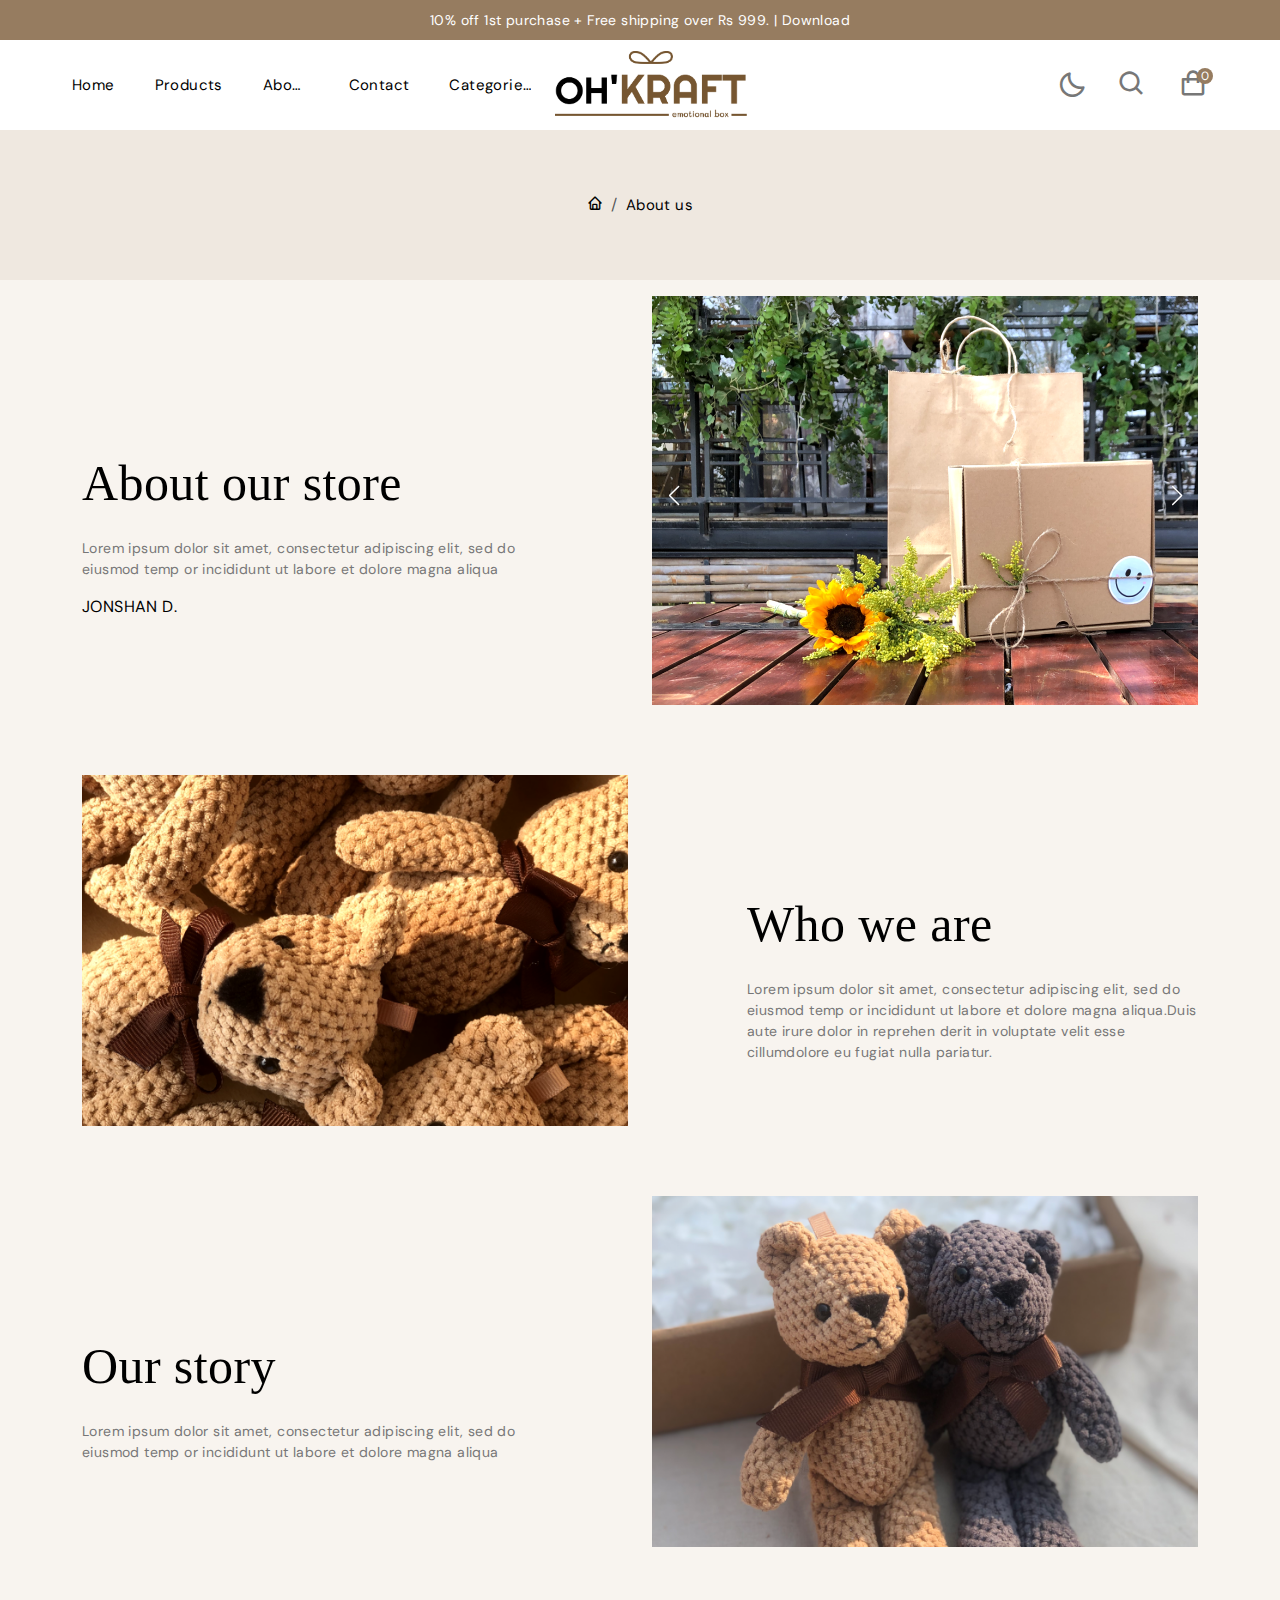
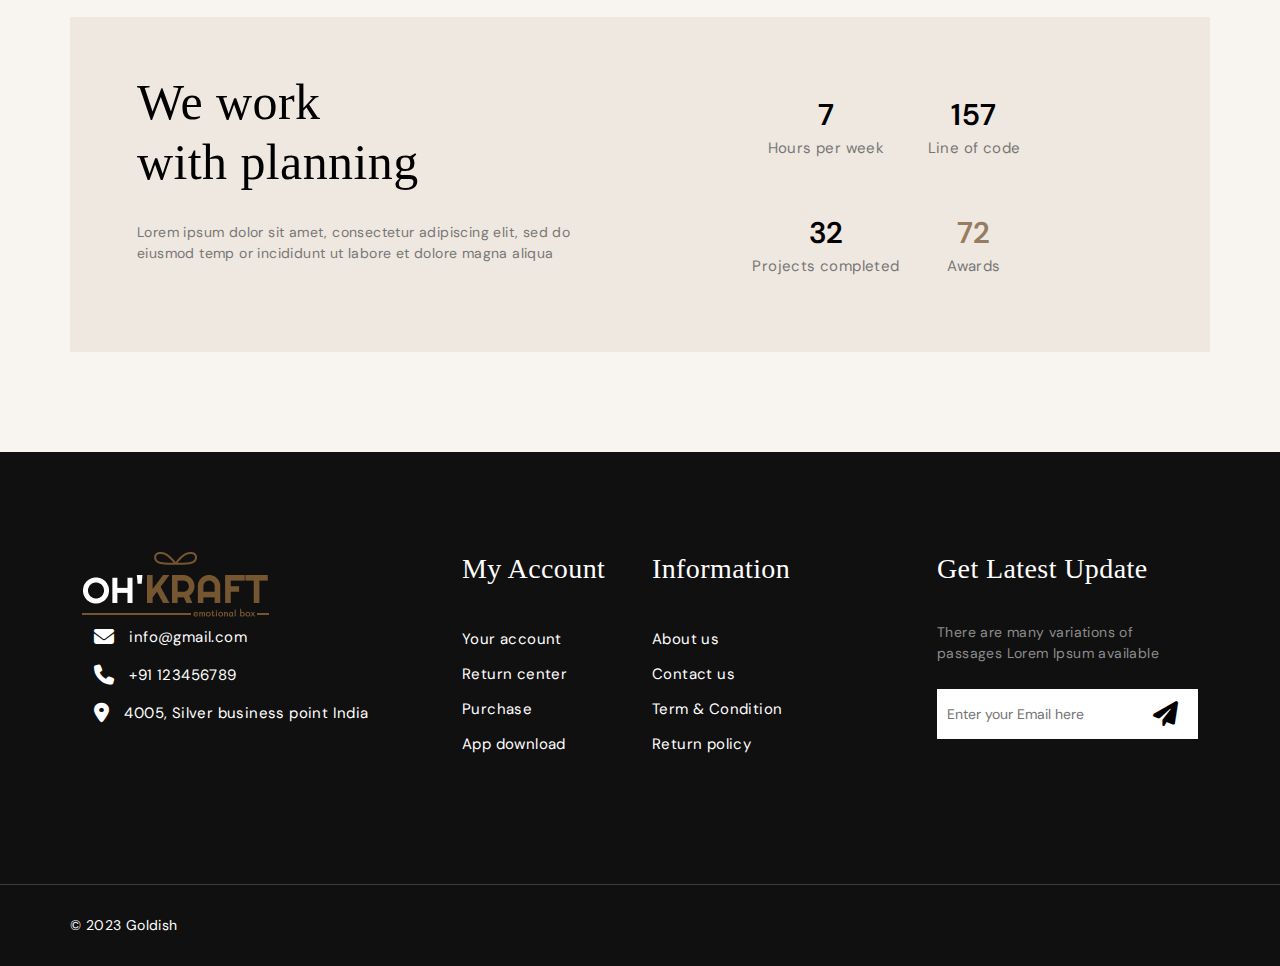
==== commit 17bcbbf0: "final" ====
--- a/about-us.html
+++ b/about-us.html
@@ -48,14 +48,14 @@
                   </a>
                   <ul class="dropdown-menu">
                     <li class="nav-item-lv2">
-                      <a class="nav-link" href="#">Rings</a>
+                      <a class="nav-link" href="#">For Him</a>
                     </li>
 
                     <li class="nav-item-lv2">
-                      <a class="nav-link" href="#">Bracelet</a>
+                      <a class="nav-link" href="#">For Her</a>
                     </li>
                     <li class="nav-item-lv2">
-                      <a class="nav-link" href="#">Necklace</a>
+                      <a class="nav-link" href="#">For Friends</a>
                     </li>
                   </ul>
                 </li>
@@ -116,7 +116,7 @@
       <div class="cart__prices">
         <span class="cart__prices-item">Total</span>
         <span class="cart__prices-total"
-          >$ <span class="cart-total"></span>
+          ><span class="cart-total"></span>đ
         </span>
       </div>
     </div>
--- a/css/style.css
+++ b/css/style.css
@@ -268,6 +268,9 @@
   top: 23px;
   right: 20px;
 }
+.search-button i {
+  line-height: initial;
+}
 .nav-shop {
   position: relative;
   cursor: pointer;
@@ -438,6 +441,7 @@
   color: var(--container-color-alt);
   transition: 0.3s;
   padding-bottom: 20px;
+  text-align: initial;
 }
 
 .caption-subtitle {
@@ -548,7 +552,7 @@
 }
 .pd-tag {
   top: 14px;
-  left: 14px;
+  right: 14px;
 
   font-size: 12px;
   text-transform: uppercase;
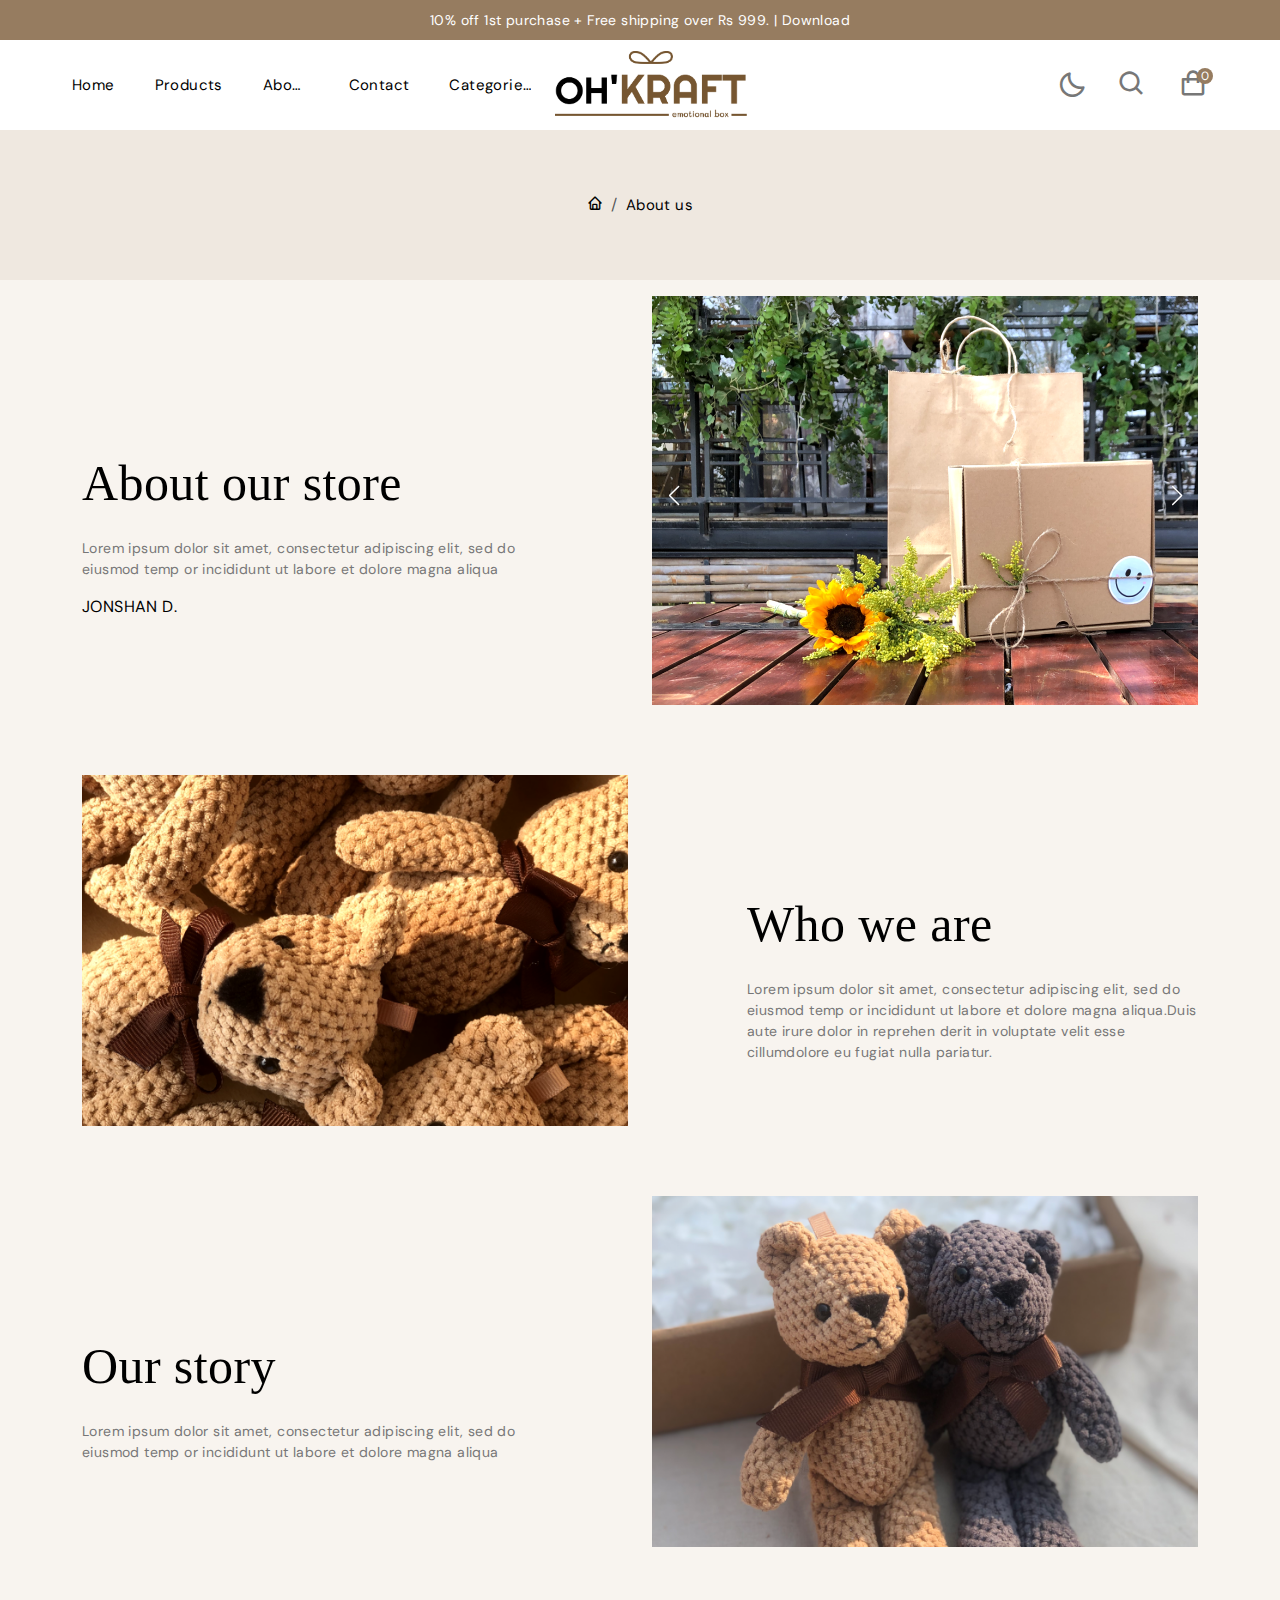
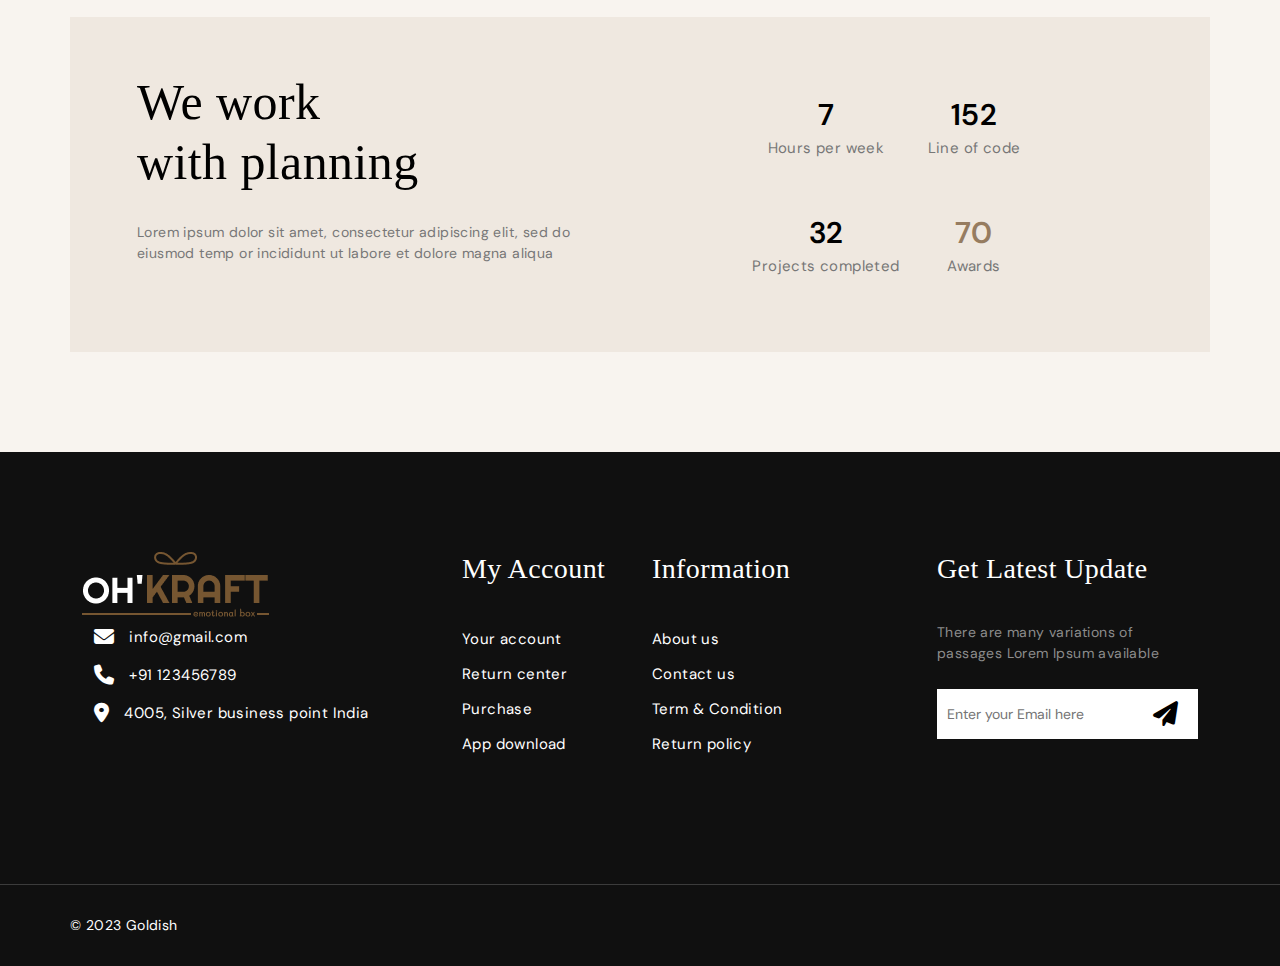
==== commit 0493831e: "final 2" ====
--- a/about-us.html
+++ b/about-us.html
@@ -11,10 +11,10 @@
       rel="stylesheet"
     />
     <link rel="stylesheet" href="./css/all.min.css" />
-    <link rel="stylesheet" href="./css/bootstrap.css" />
+    <link rel="stylesheet" href="./css/bootstrap.min.css" />
     <link rel="stylesheet" href="./css/swiper-bundle.min.css" />
     <link rel="stylesheet" href="./css/reset.css" />
-    <link rel="stylesheet" href="./css/style.css" />
+    <link rel="stylesheet" href="./css/style.min.css" />
     <title>About Us</title>
   </head>
   <body>
@@ -408,7 +408,8 @@
     <script src="./js/swiper-bundle.min.js"></script>
 
     <!--=============== MAIN JS ===============-->
-    <script src="./js/main.js"></script>
+    <script src="./js/main.min.js"></script>
+    <script src="./js/products.min.js"></script>
 
     <script>
       let swiper = new Swiper(".about-us-image-slider", {
--- a/css/style.min.css
+++ b/css/style.min.css
@@ -0,0 +1 @@
+@import url(https://fonts.googleapis.com/css2?family=DM+Sans:wght@400;500;700&display=swap);@import url(https://fonts.googleapis.com/css2?family=Cormorant:wght@400;500;600&display=swap);@import url(https://db.onlinewebfonts.com/c/ec29c4a1379d2031066ba2cf302b9afa?family=DidotLTW01-Roman);:root{--first-color:#967c60;--title-color:#000000;--text-color:#777777;--text-color-light:hsl(0, 0%, 55%);--body-color:#f8f4ef;--container-color:#efe8e0;--container-color-alt:#fff;--border-color:#e5e5e5;--header-color:#fff;--body-font:"DM Sans",sans-serif;--biggest-font-size:4.75rem;--h1-font-size:3.5rem;--h2-font-size:2.813rem;--h3-font-size:2.25rem;--h4-font-size:1.5rem;--h5-font-size:1.25rem;--normal-font-size:1rem;--small-font-size:0.938rem;--smaller-font-size:0.875rem;--font-normal:400;--font-medium:500;--font-bold:600;--mb-0-5:0.5rem;--mb-0-75:0.75rem;--mb-1:1rem;--mb-1-5:1.5rem;--mb-2:2rem;--mb-2-5:2.5rem;--mb-3:3rem;--z-tooltip:10;--z-fixed:100}body{margin:0;background-color:var(--body-color);color:var(--text-color);transition:.4s;font-family:var(--body-font);letter-spacing:.4px}h1,h2,h3,h4{color:var(--title-color);font-family:DidotLTW01-Roman;font-weight:var(--font-normal)}body.dark-theme{--first-color:#b89877;--title-color:hsl(0, 0%, 95%);--text-color:hsl(0, 0%, 75%);--body-color:hsl(0, 0%, 12%);--container-color:hsl(0, 1%, 46%);--header-color:hsl(0, 0%, 12%)}.dark-theme .contact-submit{color:#fff;border-color:#fff}.change-theme{line-height:45px;cursor:pointer}body{position:relative}.row{padding:0;margin:0}.section-title{display:flex;flex-direction:column;justify-content:center;align-items:center;margin-top:70px;margin-bottom:30px}.section-title p{font-size:var(--smaller-font-size);text-transform:uppercase;color:var(--title-color);letter-spacing:.1rem}.section-title h1{font-size:var(--h1-font-size);margin-top:15px;margin-bottom:15px;text-align:center;text-transform:uppercase}.container-fluid{padding:0}.header{position:fixed;width:100%;top:0;left:0;z-index:999;transition:.3s}.header-top{background-color:var(--first-color);text-align:center}.header-top p{line-height:40px;margin:0;color:#fff;font-size:14px}.header-content{padding:0 60px;background-color:var(--header-color)}nav .nav-item{display:inline-block;position:relative}.nav-list{display:flex;align-items:center;gap:40px}.nav-close,.nav-toggle{display:none}.nav-link{color:var(--title-color);font-size:var(--small-font-size);transition:.3s;display:inline-flex;align-items:center;justify-content:center;width:100%}.header .nav-link{-webkit-line-clamp:1;-webkit-box-orient:vertical;text-overflow:ellipsis;overflow:hidden;display:-webkit-box}.nav-link i{font-size:10px;padding:0 5px}.nav-link:hover{color:var(--first-color)}.nav-btns{display:flex;align-items:center;gap:30px;font-size:30px;justify-content:flex-end}.nav-logo{width:200px;height:90px;display:flex;align-items:center;justify-content:center;background-image:url(../img/logo.png);background-position:center;background-repeat:no-repeat;background-size:contain}.nav-logo-invert{background-image:url(../img/logo-invert.png)}nav .nav-item:hover>.dropdown-menu{margin-top:0;border-radius:0;padding:15px 0;min-width:230px;-webkit-box-shadow:0 6px 12px rgb(0 0 0 / 18%);box-shadow:0 6px 12px rgb(0 0 0 / 18%);background-clip:padding-box;border:none;opacity:1}.nav-item-lv2 .nav-link{text-align:center;line-height:40px;text-transform:uppercase}.nav-item .dropdown-menu{top:50px;display:block;transition:.3s;opacity:0;background-color:var(--container-color)}.nav-search{position:relative;height:fit-content}.nav-search i{line-height:45px}.nav-search:hover .search-box{opacity:1}.search-box{position:absolute;padding:15px;height:fit-content;background-color:var(--container-color);top:50px;left:-200px;font-size:var(--smaller-font-size);opacity:0;transition:.3s;box-shadow:0 4px 8px hsla(0,0%,20%,.3)}.search-input{width:200px;font-size:var(--smaller-font-size);border:1px solid #00000074;padding:10px}.search-button{font-size:20px;position:absolute;top:23px;right:20px}.search-button i{line-height:initial}.nav-shop{position:relative;cursor:pointer}.cart-items{position:absolute;top:5px;right:-5px;font-size:12px;color:#fff;background-color:var(--first-color);width:16px;height:16px;border-radius:50%;display:flex;align-items:center;justify-content:center}.show-menu{left:0!important;transition:.3s}.scroll-header{box-shadow:0 1px 4px hsla(0,4%,15%,.1);top:-40px}.cart{position:fixed;background-color:var(--body-color);z-index:999;width:100%;height:100%;top:0;right:-200%;padding:3.5rem 2rem;width:420px;box-shadow:-2px 0 4px hsla(0,0%,15%,.1);transition:.4s}.cart__title-center{font-size:var(--h2-font-size);text-align:center;margin-bottom:var(--mb-3)}.cart__close{font-size:2rem;color:var(--title-color);position:absolute;top:1.25rem;right:.9rem;cursor:pointer}.cart__container{display:grid;row-gap:1.5rem}.cart__card{display:flex;align-items:center;column-gap:1rem}.cart__box{background-color:var(--container-color);padding:.75rem 1.25rem;border:1px solid var(--border-color);height:fit-content}.cart__img{width:70px}.cart__title{font-size:var(--normal-font-size);margin-bottom:var(--mb-0-5)}.cart__price{display:block;font-size:var(--small-font-size);color:var(--first-color);margin-bottom:var(--mb-1-5)}.cart__amount,.cart__amount-content{display:flex;align-items:center}.cart__amount{column-gap:3rem}.cart__amount-content{column-gap:1rem}.cart__amount-box{display:inline-flex;padding:.25rem;background-color:var(--container-color);border:1px solid var(--border-color)}.cart__amount-trash{font-size:1.15rem;color:var(--first-color);cursor:pointer}.cart__prices{margin-top:6rem;display:flex;justify-content:space-between}.cart__prices-item{font-size:var(--small-font-size)}.cart__prices-total{font-size:var(--h3-font-size);font-weight:var(--font-medium)}.show-cart{right:0}.banner-slider{margin-top:130px}.carousel-control-next,.carousel-control-prev{height:70px;width:70px;font-size:20px;background-color:rgba(0,0,0,.1);border-radius:50%;color:var(--container-color-alt);top:50%;opacity:1}.carousel-control-next{right:1%}.carousel-control-prev{left:1%}.caption-title{font-size:var(--biggest-font-size);font-weight:var(--font-medium);color:var(--container-color-alt);transition:.3s;padding-bottom:20px;text-align:initial}.caption-subtitle{font-size:var(--smaller-font-size);text-transform:capitalize;padding-bottom:10px;transition:.3s;text-align:left}.carousel-caption{top:20%;right:initial;left:7%;display:flex;justify-content:center;flex-direction:column}.button{display:block;text-transform:uppercase;font-size:var(--smaller-font-size);padding:10px 35px;background-color:transparent;color:var(--container-color-alt);border:1px solid var(--container-color-alt);width:fit-content;text-align:center;transition:.3s}.button:hover{background-color:var(--first-color);transition:.3s;border-color:var(--first-color)}.service{background-color:var(--container-color)}.service-container{padding:20px 0}.service-item{display:flex;align-items:center;gap:1rem;padding:30px 0;transition:.5s;justify-content:center}.service-title{font-size:22px;font-weight:400}.service-desc{font-size:var(--smaller-font-size);color:var(--text-color)}.service-img{width:45px;height:auto;transition:.7s}.service-item:hover .service-img{transform:rotateY(360deg);transition:.7s}.pd-container{transition:.3s;margin-top:50px;margin-bottom:100px}.pd-item{position:relative;display:flex;align-items:center;flex-direction:column;margin-bottom:24px;width:fit-content}.pd-item-img{width:100%}.pd-item-rating,.pd-tag{position:absolute}.pd-item-rating{width:100%;display:flex;justify-content:center;bottom:-84px;color:#ccc;transition:step-end;z-index:999}.star{color:#fec42d}.pd-tag{top:14px;right:14px;font-size:12px;text-transform:uppercase;width:50px;text-align:center;background-color:var(--container-color);color:var(--title-color)}.pd-tag-hover{z-index:999}.pd-hover{position:absolute;z-index:2;top:0;left:0;opacity:0;transition:.5s;width:100%;display:flex;justify-content:center;align-items:center;flex-direction:column;column-gap:1rem}.pd-hover-img{width:100%}.pd-hover-btns{position:absolute;width:100%;bottom:10px;font-size:20px;display:flex;color:var(--title-color);justify-content:center;align-items:center;gap:5px}.pd-hover-btn{width:40px;height:40px;display:flex;align-items:center;justify-content:center;background-color:var(--container-color);transition:.3s;color:var(--title-color)}.bag-btn::before{content:"\f07a";font-family:"Font Awesome 6 Free";font-weight:900;font-size:16px}.pd-hover-btn:hover{background-color:var(--first-color);color:var(--container-color-alt)}.pd-hover-view{top:12px}.pd-hover-like{top:50px}.pd-item:hover .pd-hover{opacity:1;transition:.5s}.pd-item:hover .pd-price{transform:rotateX(90deg);transition:.5s}.pd-title{padding-top:10px;display:-webkit-box;-webkit-line-clamp:1;-webkit-box-orient:vertical;text-overflow:ellipsis;overflow:hidden;margin:10px 0;transition:.3s;text-align:center;font-family:Cormorant}.pd-title:hover{color:var(--first-color)}.pd-price{color:var(--title-color);font-size:18px;font-weight:var(--font-medium);margin-bottom:20px}#sale{color:red}#sale span{font-size:14px;line-height:24px;color:var(--text-color);text-decoration:line-through;font-weight:var(--font-normal)}.nav-pills{justify-content:center;margin-bottom:2rem;gap:10px;overflow:auto}.nav-pills .nav-link{font-size:var(--smaller-font-size);background-color:var(--container-color);line-height:24px;letter-spacing:.05rem;padding:12px 20px;color:var(--title-color);border-radius:0;text-transform:uppercase}.nav-pills .nav-link:hover{background-color:var(--first-color);color:#fff}.nav-pills .nav-link.active{background-color:var(--first-color)}.flash-deal-timer{display:flex;align-items:center;justify-content:center;background-color:var(--container-color);padding:5px 15px;position:absolute;bottom:115px}.days,.hours,.minutes,.seconds{font-size:var(--smaller-font-size);font-weight:var(--font-bold);color:#000;text-align:center}.flash-deal-timer div span{margin-left:10px;margin-right:10px}.big-banner-container{background-image:url(../img/big-banner-bg.png);background-repeat:no-repeat;background-size:cover;background-attachment:fixed;position:relative;height:580px}.big-banner-content{color:var(--container-color-alt);display:flex;flex-direction:column;gap:30px;position:absolute;top:40%;left:50%;padding-right:100px}.big-banner-subtitle{font-size:var(--smaller-font-size)}.big-banner-title{font-size:var(--h2-font-size);color:inherit}.testimonial{margin-top:100px}.testimonial-description{display:flex;flex-direction:column;justify-content:center;gap:20px}.testimonial-subtitle{font-size:var(--small-font-size);color:var(--title-color)}.testimonial-title{font-size:var(--h1-font-size)}.testimonial-button{border-color:var(--title-color);color:var(--title-color)}.testimonial-item{padding:55px 40px;background-color:var(--container-color)}.testimonial-content{display:flex;flex-direction:column}.testimonial-content i{font-size:35px;color:var(--first-color)}.testimonial-text{margin:25px 0;overflow:hidden;text-overflow:ellipsis;display:-webkit-box;-webkit-line-clamp:3;-webkit-box-orient:vertical}.testimonial-avatar{display:flex;gap:15px}.testimonial-img{width:80px;height:80px;border-radius:50%}.testimonial-name{font-size:var(--h4-font-size);font-weight:var(--font-medium)}.testimonial-job{font-size:var(--smaller-font-size)}.blog-container{margin-bottom:100px}.blog-item{display:flex;flex-direction:column;gap:10px}.blog-img{overflow:hidden}.blog-img img{width:100%;height:auto;transition:.3s}.blog-img:hover img{transform:scale(1.1);transition:.3s;filter:blur(2px)}.blog-title{font-size:var(--h4-font-size);transition:.3s}.blog-title:hover{color:var(--first-color)}.blog-desc{font-size:var(--small-font-size)}.swiper-button-next,.swiper-button-prev{width:35px;height:35px;color:var(--title-color);background-color:var(--container-color);opacity:0;transition:.3s}.swiper-button-next::after,.swiper-button-prev::after{font-size:12px}.swiper-button-next{right:4px}.swiper-button-prev{left:4px}.blog-content:hover .swiper-button-next,.blog-content:hover .swiper-button-prev,.pd-related-content:hover .swiper-button-next,.pd-related-content:hover .swiper-button-prev{opacity:1;transition:.3s}.footer{background-color:#101010;color:var(--container-color-alt)}.footer-container{padding:100px 0}.footer-item{display:flex;flex-direction:column;font-size:var(--small-font-size)}.footer-logo{height:70px}.footer-contact h4{color:var(--container-color-alt);font-size:20px}.footer-contact .contact-icon{font-size:20px;padding-right:15px}.footer-title{display:flex;justify-content:space-between}.accordion-btn{background-color:transparent;color:var(--container-color-alt);font-size:18px;display:none;transition:.3s}.accordion-active{transform:rotate(-180deg)}.show-accordion{height:initial!important;margin-bottom:20px}.footer-title h4{font-size:28px;color:inherit;height:70px}.footer-link{line-height:35px}.footer-link:hover{color:var(--first-color)}.footer-text{font-size:var(--smaller-font-size);color:var(--text-color-light);margin-bottom:25px}.footer-input{height:50px;padding:10px;font-size:14px;width:100%}.footer-button{background-color:var(--container-color-alt);color:var(--title-color);display:flex;width:100%;height:100%;justify-content:end;padding-right:20px}.footer-button i{justify-self:center;line-height:50px;font-size:25px}.footer-bottom{border-top:1px solid #7777776e}.footer-copyright{font-size:var(--smaller-font-size);padding:30px 0}.breadcrumb{background-color:var(--container-color);height:150px;margin-top:130px;width:100%;align-items:center;justify-content:center;color:var(--title-color)}.breadcrumb-list{display:flex;align-items:center;justify-content:center;height:100%;color:var(--title-color);gap:5px}.breadcrumb-link{font-size:var(--small-font-size);text-decoration:underline}.selected{text-decoration:none}.pd-details-container{margin-top:100px;margin-bottom:100px}.pd-swiper img,.pd-swiper2 img{width:100%}.pd-swiper2{margin-bottom:12px;box-shadow:0 2px 4px hsla(0,0%,20%,.1)}.pd-swiper{padding:0 12px}.pd-swiper:hover .swiper-button-next,.pd-swiper:hover .swiper-button-prev{opacity:1}.pd-swiper .swiper-button-next,.pd-swiper .swiper-button-prev{width:25px;height:25px;color:var(--title-color);background-color:var(--container-color);opacity:0;transition:.3s;top:60%}.pd-swiper .swiper-button-next{right:3px}.pd-swiper .swiper-button-prev{left:3px}.pd-swiper .swiper-button-next::after,.pd-swiper .swiper-button-prev::after{font-size:12px}.pd-swiper .swiper-slide-thumb-active{border:2px solid var(--first-color)}.pd-details-content{display:flex;flex-direction:column;gap:2rem}.pd-details-title{font-size:28px}.pd-details-price{font-size:20px;font-weight:var(--font-bold);color:var(--title-color)}.pd-details-review{font-size:var(--smaller-font-size);color:var(--text-color);text-decoration:underline;transition:.3s}.pd-details-review:hover{color:var(--first-color)}.pd-details-price span{font-size:13px;font-weight:var(--font-normal);color:#777}.pd-details-desc{font-size:var(--smaller-font-size)}.pd-details-option-title{font-size:20px;margin-bottom:.75rem}#black{background-color:#000}#purple{background-color:purple}#green{background-color:green}#gold{background-color:#b96f00}.pd-details-option-color-container li{border:2px solid transparent;border-radius:2px;transition:.3s}.pd-details-option-color-container li:hover{border-color:#ccc}.pd-details-option-color-container{align-items:center;gap:15px;height:30px}.pd-details-option-color{width:25px;height:25px;border-radius:2px;border:2px solid #fff;box-shadow:0 0 4px hsla(0,0%,15%,.1);position:relative;cursor:pointer}.color-picked{border-color:#000!important}.comment-form-checkbox input,.pd-details-option-size input{position:absolute;opacity:0;cursor:pointer;height:0;width:0}.comment-form-checkbox,.pd-details-option-size{display:block;position:relative;padding-left:25px;cursor:pointer;font-size:16px;line-height:26px;color:#656565;margin-right:32px}.comment-form-checkbox .checkmark::after,.pd-details-option-size .checkmark::after{content:"";position:absolute;display:none;left:5px;top:2px;width:5px;height:10px;border:solid #252525;border-width:0 2px 2px 0;-webkit-transform:rotate(45deg);-ms-transform:rotate(45deg);transform:rotate(45deg)}.checkmark{position:absolute;top:5px;left:0;height:17px;width:17px;background-color:transparent;border:1px solid #252525;border-radius:2px}input:checked~.checkmark{background-color:transparent}input:checked~.checkmark::after{display:block}.pd-details-quantity{display:flex;gap:2rem}.black-btn{color:#000;border-color:#000}.black-btn:hover{color:#fff;border-color:transparent}.quantity-counter{border:1px solid #f2f2f2;width:fit-content;transition:.3s}.quantity-counter:hover{border-color:#000}.quantity-input{text-align:center;width:35px;line-height:40px;border-left:1px solid #f2f2f2;border-right:1px solid #f2f2f2}.quantity-input[type=number]::-webkit-inner-spin-button,.quantity-input[type=number]::-webkit-outer-spin-button{-webkit-appearance:none}.minus,.plus{background-color:#fff;width:30px}.pd-details-info span{font-size:var(--small-font-size);color:var(--title-color);font-weight:var(--font-bold)}.pd-details-info{gap:25px}.pd-details-info,.pd-details-service{display:flex;flex-direction:column;font-size:var(--smaller-font-size)}.pd-details-service{border-bottom:1px dotted #77777776}.pd-details-service li{padding:10px 15px;border:1px dotted #77777776;border-bottom:none}.pd-details-service span{font-size:var(--normal-font-size);font-weight:var(--font-bold);font-family:DidotLTW01-Roman;color:var(--title-color)}.pd-desc .nav-pills{justify-content:start}.pd-desc{font-size:var(--smaller-font-size);line-height:26px}#desc-content p{margin:15px 0}.pd-desc-row{margin-top:30px}.pd-desc-img{width:100%;margin-right:24px}.pd-desc-title{font-size:var(--h3-font-size)}.pd-desc-subtitle{font-size:var(--h4-font-size);margin-top:50px;margin-bottom:15px}.pd-desc-list{list-style:decimal;display:flex;flex-direction:column;gap:10px}.pd-desc-list li{margin-left:20px}.pd-desc .tab-content{padding:30px;border:1px solid #d2d1d1}.pd-details-info-container{display:grid;grid-template-columns:150px 1fr;gap:3px}.pd-details-info-title{padding:10px 20px;font-size:17px;display:flex;justify-content:center;align-items:center;border:1px solid #d2d1d1}.pd-details-info-text{padding:10px 20px;font-style:italic;border:1px solid #d2d1d1}.pd-details-review-title{font-size:22px;margin-bottom:15px}.pd-details-review-comment{display:flex;gap:20px;margin-bottom:20px}.comment-content{padding:15px;border:1px solid #d2d1d1;width:100%}.comment-avatar img{width:50px;height:50px;border-radius:50%;margin-top:10px}.required{color:#dc143c}.comment-name{font-weight:500;color:var(--title-color);margin-bottom:15px}.comment-name span{font-weight:400}.comment-form{display:flex;flex-direction:column;gap:15px}.comment-note{font-size:12px;font-style:italic}.comment-rating{display:flex;position:relative;margin:10px 0;flex-direction:row-reverse;justify-content:start}.comment-rating input{position:relative;width:15px;height:15px;display:flex;align-items:center;justify-content:center;cursor:pointer;-webkit-appearance:none;appearance:none}.comment-rating input::before{font-family:"Font Awesome 6 Free";content:"\f005";position:absolute;font-weight:900;font-size:10px;color:#e5e5e5;transition:.3s}.comment-rating input:checked::before,.comment-rating input:checked~input::before,.comment-rating input:hover::before,.comment-rating input:hover~input::before{color:#fec42d;transition:.3s}.comment-form-comment textarea{width:100%;border:1px solid #e5e5e5;outline:0;padding-left:10px;padding-top:10px}.comment-form-author input,.comment-form-email input{border:1px solid #e5e5e5;line-height:40px;padding-left:10px}.comment-form-checkbox{font-size:12px}.category-container{margin-top:100px}.cate-sidebar{display:grid;grid-template-columns:repeat(1,1fr);row-gap:30px}.sidebar-close-btn{background-color:transparent;position:absolute;top:10px;right:10px;opacity:0}.cate-sidebar-item{display:flex;flex-direction:column;background-color:var(--container-color-alt);padding:5px}.cate-sidebar-item-title{font-size:22px;padding:7px;background-color:var(--container-color)}.cate-sidebar-item-list{display:flex;flex-direction:column;gap:5px}.cate-sidebar-item-link{text-transform:capitalize;background-color:transparent;font-size:var(--smaller-font-size);color:var(--text-color);transition:.3s}.cate-sidebar-item-link:hover{color:var(--first-color);text-decoration:underline}.cate-sidebar-item-data{margin-top:20px;margin-bottom:20px;padding-left:7px}.sidebar-pd{overflow-y:scroll!important}.sidebar-pd-list{gap:12px;height:350px}.sidebar-pd-item{display:flex;gap:10px;height:fit-content!important}.sidebar-pd-item img{width:80px;height:80px}.sidebar-pd-item h4{font-size:18px;text-overflow:ellipsis;-webkit-line-clamp:1;display:-webkit-box;-webkit-box-orient:vertical;overflow:hidden}.sidebar-pd-item p{font-weight:var(--font-bold);font-size:var(--smaller-font-size);color:var(--title-color);margin-top:20px}.cate-sidebar-banner{display:flex;flex-direction:column;gap:15px;align-items:center;background-color:var(--first-color);padding-bottom:20px;margin-bottom:50px;text-align:center}.cate-sidebar-banner img{width:100%;opacity:0;transition:.3s;animation:sidebar-banner-img 10s linear infinite}.cate-sidebar-banner p{text-transform:uppercase;color:#fff;font-size:var(--smaller-font-size);opacity:0;transition:.3s;animation:sidebar-banner-p 10s linear infinite}.cate-sidebar-banner h4{color:#fff;font-size:24px;opacity:0;transition:.3s;animation:sidebar-banner-title 10s linear infinite}.cat-pd-container{margin-bottom:100px}.cat-pd-container .pd-title{font-size:20px}.cat-pd-container .nav-pills{justify-content:start;margin-left:24px}.cat-pd-container .nav-link{width:50px;height:50px;text-align:center;line-height:50px}.cat-pd-container .nav-link i{font-size:20px}#grid-view-tab{transform:rotate(90deg)}.list-view-pd-item{margin-bottom:20px}.list-view-pd-item:hover .pd-hover{opacity:1;transition:.5s}.list-view-pd-item .pd-hover{padding:12px;padding-top:0}.list-view-pd-item .pd-hover-btns{bottom:22px}.list-view-pd-item .pd-title{text-align:left;font-size:24px}.list-view-pd-item .pd-item-rating{position:relative;bottom:initial;justify-content:start}.list-view-pd-item .pd-item-rating i{font-size:var(--smaller-font-size)}.list-view-pd-item .pd-price{margin-top:10px;margin-bottom:10px}.list-view-pd-item .pd-text{font-size:var(--small-font-size)}.about-us-image-slider .swiper-button-next,.about-us-image-slider .swiper-button-prev{color:#fff;background-color:transparent;opacity:1}.about-us-image-slider .swiper-button-next::after,.about-us-image-slider .swiper-button-prev::after{font-size:20px}.about-us-image-slider,.about-us-img,.about-us-item{margin-bottom:70px}.about-us-item{height:100%;display:flex;flex-direction:column;justify-content:center}.about-us-title{font-size:50px;margin-bottom:25px}.about-us-text{font-size:var(--smaller-font-size);margin-bottom:15px}.about-us-author{color:var(--title-color)}.about-us-img img{width:100%}.achievement-content{background-color:var(--container-color);padding:50px;margin-bottom:100px}.achievement-desc{padding:5px;font-size:var(--smaller-font-size)}.achievement-title{font-size:50px;margin-bottom:30px}.achievement-data{padding-left:100px;padding-right:100px;display:grid;grid-template-columns:repeat(2,1fr);height:100%}.achievement-data-item{display:flex;flex-direction:column;justify-content:start;align-items:center;padding:25px 0 25px 0}.achievement-data-number{font-size:30px;font-weight:var(--font-bold);color:var(--title-color)}.achievement-data-name{font-size:var(--small-font-size);text-align:center}.gold{color:#967c60}.contact-container{padding-bottom:100px;padding-top:100px}.contact-title{font-size:35px;text-align:center;margin-bottom:30px}.contact-subtitle{font-size:14px;text-align:center;margin-bottom:50px}.contact-content{border:1px solid #e5e5e5}.contact-left,.contact-right{padding:30px}.contact-left{border-right:1px solid #e5e5e5}.contact-left-content{display:flex;flex-direction:column;justify-content:center;align-items:center;height:100%}.contact-item{display:flex;width:100%;padding-bottom:30px;margin:0 50px 20px 50px;align-items:center;border-bottom:1px solid #e5e5e5}.contact-item .contact-icon{font-size:40px;padding-right:25px;width:60px;height:60px;color:#aaa}.contact-item h4{font-size:20px;margin-bottom:10px}.contact-item span{font-size:14px}.contact-item:last-child{border:none}.contact-form{display:flex;flex-direction:column;justify-content:center;gap:20px}.contact-form-item{width:100%}.contact-form p{font-size:var(--smaller-font-size);margin-bottom:5px}.contact-form input{width:100%;height:40px;padding:7px;border:1px solid #e5e5e5}.contact-form textarea{border:1px solid #e5e5e5;outline:0;width:100%}.responsive-map{overflow:hidden;position:relative;height:600px}.responsive-map iframe{left:0;top:0;height:600px;width:100%;position:absolute}.scrollup{position:fixed;right:1rem;bottom:5rem;background-color:var(--first-color);box-shadow:0 4px 12px hsla(0,0%,20%,.1);display:inline-flex;padding:.5rem;z-index:var(--z-tooltip);opacity:0;transition:.4s;border-radius:50%}.scrollup:hover{opacity:1;background-color:#e2d2b1}.scrollup:hover i{color:var(--first-color)}.scrollup__icon{color:var(--container-color-alt);font-size:1.25rem}.show-scrollup{opacity:.8}.sidebar-btn{position:fixed;left:0;top:10rem;background-color:var(--first-color);box-shadow:0 4px 12px hsla(0,0%,20%,.1);display:inline-flex;padding:.5rem;z-index:var(--z-tooltip);opacity:0;transition:.4s}.sidebar-btn i{color:#fff;font-size:1.25rem}.sidebar-btn:hover{background-color:#e2d2b1}.sidebar-btn:hover i{color:var(--first-color)}.show-sidebar{left:0!important}::-webkit-scrollbar{width:.3rem;background-color:#bcbcbc;height:.3rem}::-webkit-scrollbar-thumb{border-radius:.5rem;background-color:#bcbcbc}::-webkit-scrollbar-thumb{background-color:var(--first-color)}@media screen and (max-width:1200px){.nav-logo{width:150px}.caption-title{font-size:60px}.service-title{font-size:18px}.big-banner-title{font-size:var(--h3-font-size)}.big-banner-container{height:450px}.big-banner-content{top:20%}.testimonial-title{font-size:var(--h2-font-size)}.achievement-data{padding-left:50px;padding-right:50px}}@media screen and (max-width:992px){.caption-title{font-size:48px}.carousel-control-next,.carousel-control-prev{transform:scale(.8)}.carousel-caption{left:10%}.nav-list{gap:20px;margin-left:40px}.big-banner-container{height:350px}.big-banner-content{padding-right:50px;left:40%}.big-banner-title{font-size:30px}.testimonial-title{font-size:var(--h3-font-size)}.footer-container{padding:50px 0}.footer-menu{height:0;overflow:hidden;transition:.3s}.footer-title h4{font-size:22px;height:initial;padding:20px 0}.footer-title{border-top:1px solid #7777776b}.accordion-btn{display:initial}.pd-desc-title{font-size:28px}.pd-details-content{margin-top:25px}.pd-desc-subtitle{margin-top:20px}.achievement-data{padding:0}.cate-sidebar{position:fixed;top:130px;z-index:100;background-color:#fff;width:300px;box-shadow:2px 0 8px hsla(0,0%,15%,.1);padding-top:40px;left:-100%;overflow:auto;height:600px;transition:.4s}.sidebar-close-btn{opacity:1}.sidebar-btn{opacity:1}}@media screen and (max-width:768px){.section-title h1{font-size:var(--h2-font-size)}.carousel-caption .button{padding:10px 20px}.caption-title{font-size:38px;padding-bottom:10px}.nav-list{display:flex;flex-direction:column;align-items:center;row-gap:2rem;text-transform:uppercase;background-color:var(--container-color);padding:80px 100px;margin-left:initial;height:100%}.nav-link{font-size:20px;font-weight:var(--font-medium)}.nav-menu{position:fixed;top:0;left:-200%;height:100%;box-shadow:2px 0 4px hsla(0,4%,15%,.1);transition:.3s}.nav-close,.nav-toggle{display:block}.nav-close{position:absolute;top:15px;left:270px;font-size:20px;color:var(--title-color)}.nav-btns{font-size:25px;gap:15px;cursor:pointer}.nav-logo{justify-content:start}.nav.nav-pills{flex-wrap:nowrap;padding:7px 15px;width:100%;white-space:nowrap;justify-content:start}.nav-pills .nav-link{font-size:12px;padding:7px 15px}.big-banner-container{background-attachment:initial}.big-banner-content{gap:15px;left:5%}.testimonial-description{align-items:center;margin-bottom:50px}.testimonial-title{text-align:center}.pd-desc-title{margin-top:25px}.pd-related-content .swiper-slide{display:flex;justify-content:center}.contact-item:last-child{border-bottom:1px solid #e5e5e5}}@media screen and (max-width:576px){.section-title h1{font-size:28px}.banner-slider{margin-top:90px}.carousel-caption{transform:scale(.8);left:3%}.carousel-control-next,.carousel-control-prev{display:none}.caption-subtitle,.carousel-caption .button{font-size:13px;padding:5px 10px}.caption-title{font-size:22px}.caption-subtitle{display:none}.header-content{padding:0}.header-top{display:none}.scroll-header{top:0}.service-container{padding:0 30px}.pd-content{padding:0 50px}.big-banner-title{font-size:20px}.big-banner-button{padding:5px 10px;font-size:12px}.big-banner-container{height:250px}.testimonial-title{font-size:28px}.blog-content{padding:50px}}@keyframes sidebar-banner-img{0%,5%{opacity:0}8%,90%{opacity:1}100%,93%{opacity:0}}@keyframes sidebar-banner-p{0%,10%{opacity:0}13%,90%{opacity:1}100%,93%{opacity:0}}@keyframes sidebar-banner-title{0%,15%{opacity:0}18%,90%{opacity:1}100%,93%{opacity:0}}